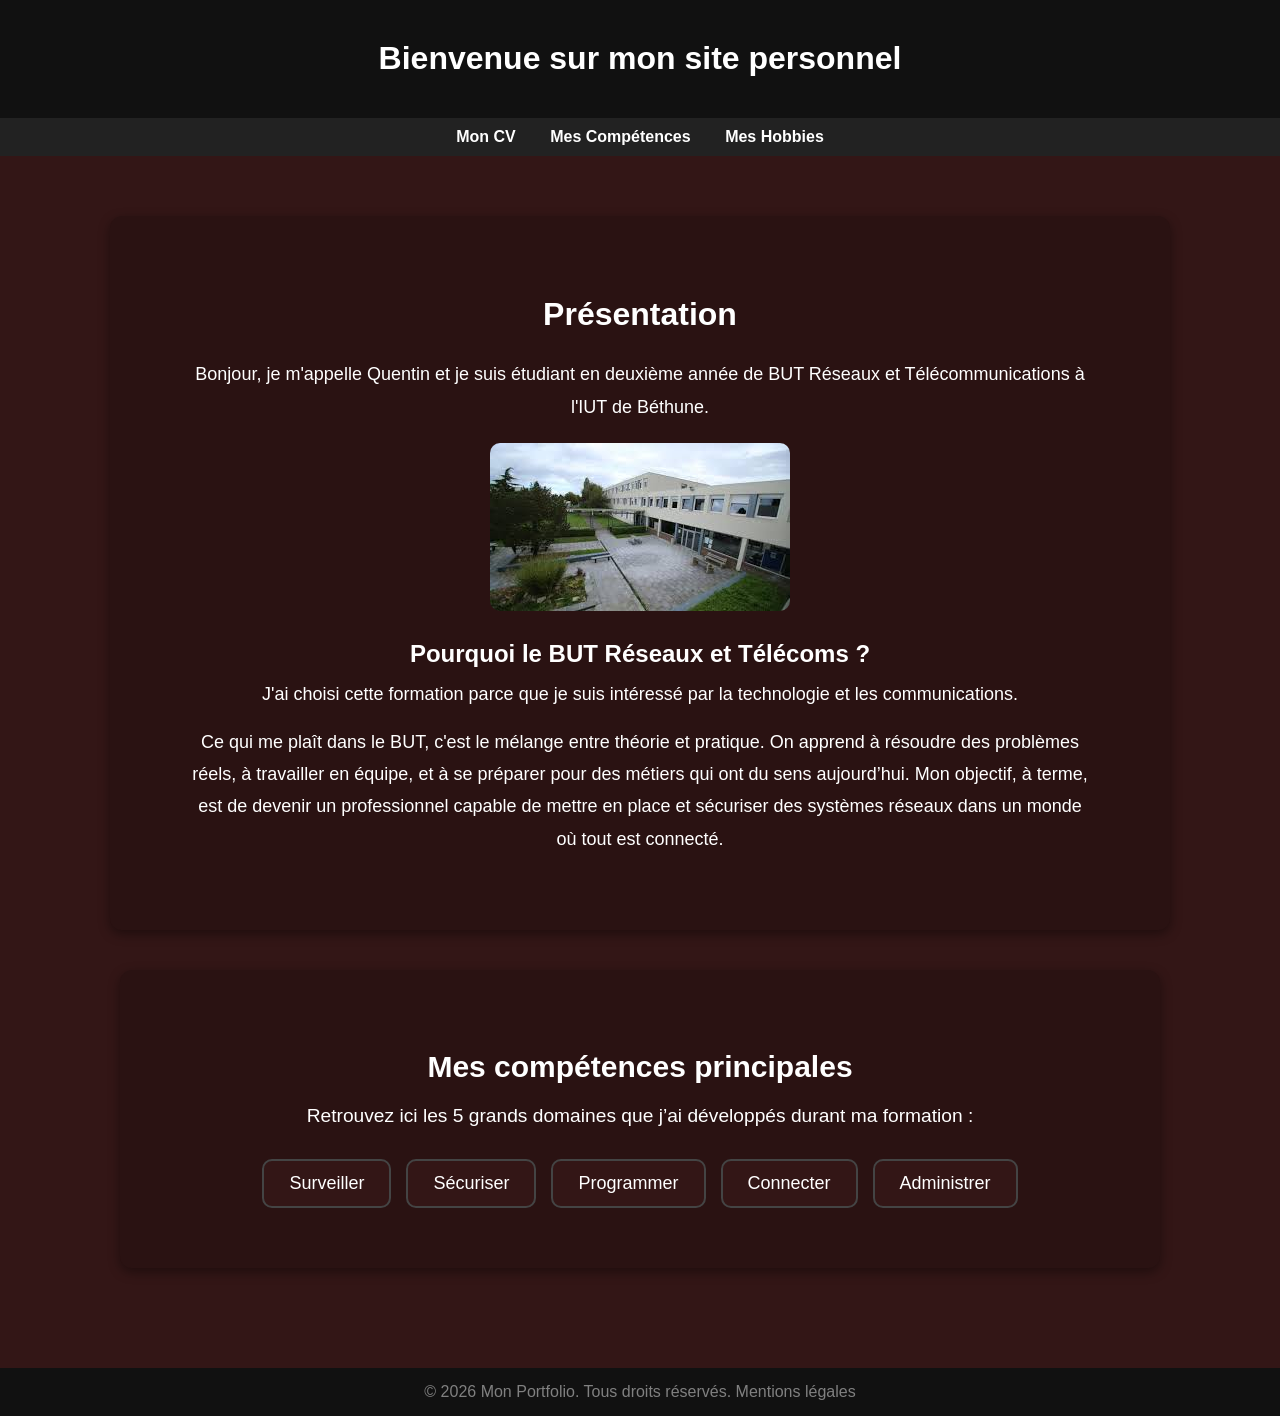
==== index.html @ 17c9b524 "Ajout de tout le portfolio" ====
<!DOCTYPE html>
<html lang="fr">
<head>
    <meta charset="UTF-8">
    <meta name="viewport" content="width=device-width, initial-scale=1.0">
    <meta http-equiv="X-UA-Compatible" content="ie=edge">
    <title>Mon Portfolio</title>
    <link rel="stylesheet" href="styles.css">
</head>
<body>

   <header>
        <h1>Bienvenue sur mon site personnel</h1>
    </header>

    <nav>
        <a href="cv.html">Mon CV</a>
        <a href="competences.html">Mes Compétences</a>
        <a href="hobbies.html">Mes Hobbies</a>
    </nav>

    <div class="container">

        <section id="presentation">
            <h2>Présentation</h2>

            <p class="welcome">
                Bonjour, je m'appelle Quentin et je suis étudiant en deuxième année 
                de BUT Réseaux et Télécommunications à l'IUT de Béthune.
            </p>

            <div class="image-container">
                <img src="images/iut-bethune.jpg" 
                     alt="IUT de Béthune" 
                     class="responsive-image">
            </div>

            <h3>Pourquoi le BUT Réseaux et Télécoms ?</h3>

            <p>
                J'ai choisi cette formation parce que je suis intéressé par 
                la technologie et les communications.
            </p>

            <p>
                Ce qui me plaît dans le BUT, c'est le mélange entre théorie et pratique.
                On apprend à résoudre des problèmes réels, à travailler en équipe, et à se 
                préparer pour des métiers qui ont du sens aujourd’hui. Mon objectif, à terme, 
                est de devenir un professionnel capable de mettre en place et sécuriser des 
                systèmes réseaux dans un monde où tout est connecté.
            </p>
        </section>

        <section id="competences-buttons">
            <h2>Mes compétences principales</h2>

            <p>Retrouvez ici les 5 grands domaines que j’ai développés durant ma formation :</p>

            <div class="skills-buttons">
                <a class="skill-btn" href="competences.html#surveiller">Surveiller</a>
                <a class="skill-btn" href="competences.html#securiser">Sécuriser</a>
                <a class="skill-btn" href="competences.html#programmer">Programmer</a>
                <a class="skill-btn" href="competences.html#connecter">Connecter</a>
                <a class="skill-btn" href="competences.html#administrer">Administrer</a>
            </div>
        </section>

    </div>

    <footer>
        <p> &copy; 2026 Mon Portfolio. Tous droits réservés. <a href="mentions.html">Mentions légales</a></p>
    </footer>

</body>
</html>
---- styles.css ----
/* ==========================================================
   STYLES GÉNÉRAUX
   ========================================================== */
   body {
    background-color: #331616; /* Fond rouge sombre */
    color: white;              
    font-family: Arial, sans-serif; 
    margin: 0;                  
    padding: 0;                 
    text-align: center;         
}

h1, h2, h3, h4, h5 {
    color: white;               
    text-align: center;         
    margin-top: 20px;           
}

/* ==========================================================
   FOOTER
   ========================================================== */
footer {
    background-color: #111111;  
    padding: 10px 0;            
    text-align: center;          
    width: 100%;                 
}

footer p {
    color: gray;                 
    margin: 5px 0;               
}

footer a {
    color: gray;                 
    text-decoration: none;       
}

footer a:hover {
    color: white;                
    text-decoration: underline;  
}

/* ==========================================================
   HEADER ET NAVIGATION
   ========================================================== */
header {
    background-color: #111111;   
    padding: 20px 0;             
    text-align: center;          
}

nav {
    background-color: #222222;   
    padding: 10px 0;             
    text-align: center;          
}

nav a {
    color: white;                
    text-decoration: none;       
    margin: 0 15px;              
    font-weight: bold;           
    transition: color 0.3s ease; 
}

nav a:hover {
    color: gray;                 
}

/* ==========================================================
   CONTENEUR PRINCIPAL
   ========================================================== */
.container {
    padding: 20px;               
    margin: 0 auto;              
    max-width: 1200px;           
}

/* ==========================================================
   IMAGE
   ========================================================== */
.image-container {
    text-align: center;          
    margin: 20px 0;              
}

.image-container img {
    max-width: 100%;             
    height: auto;                
    border-radius: 10px;         
}

/* ==========================================================
   SECTIONS GÉNÉRALES
   ========================================================== */
section:not(.cv-section) {
    background-color: #2a1212;   
    border-radius: 12px;         
    box-shadow: 0 4px 12px rgba(0,0,0,0.4); 
    padding: 60px 30px;          
    max-width: 1000px;           
    margin: 40px auto;           
}

section h2 {
    font-size: 32px;             
    margin-bottom: 25px;         
}

section h3 {
    font-size: 24px;             
    margin-top: 25px;            
    margin-bottom: 10px;         
}

section:not(.cv-section) p {
    font-size: 18px;             
    line-height: 1.8;            
    max-width: 900px;            
    margin: 0 auto 15px auto;    
    text-align: center;          
}

/* ==========================================================
   BLOC COMPÉTENCES (boutons)
   ========================================================== */
section#competences-buttons {
    text-align: center;          
    padding: 60px 20px;          
    margin-bottom: 80px;         
    background-color: #2a1212;   
    border-radius: 12px;         
    box-shadow: 0 4px 12px rgba(0,0,0,0.4); 
    max-width: 1000px;           
    margin-left: auto;            
    margin-right: auto;           
}

section#competences-buttons h2 {
    font-size: 30px;             
    margin-bottom: 15px;         
}

section#competences-buttons p {
    font-size: 1.2em;            
    margin-bottom: 25px;         
}

.skills-buttons {
    display: flex;               
    flex-wrap: wrap;             
    justify-content: center;     
    gap: 15px;                   
}

.skill-btn {
    background-color: #331616;   
    color: white;                
    padding: 12px 25px;          
    border-radius: 10px;         
    border: 2px solid #444444;   
    text-decoration: none;       
    font-size: 18px;             
    transition: 0.3s ease;       
}

.skill-btn:hover {
    background-color: #4a1f1f;   
    border-color: #ffffff;        
    transform: translateY(-3px);  
}

/* ==========================================================
   TABLEAUX (CV et Hobbies)
   ========================================================== */
table {
    width: 90%;                  
    margin: 25px auto;           
    border-collapse: separate;   
    border-spacing: 0;           
    border-radius: 12px;         
    overflow: hidden;            
    box-shadow: 0 6px 15px rgba(0,0,0,0.4); 
    background-color: #2a1212;   
}

th {
    background-color: #4a1f1f;   
    color: white;                
    font-size: 18px;             
    padding: 15px 20px;          
    text-align: left;            
}

td {
    background-color: #331616;   
    color: white;                
    font-size: 16px;             
    padding: 15px 20px;          
    text-align: left;            
}

tr:nth-child(even) td {
    background-color: #2d1a1a;   
}

tr:hover td {
    background-color: #4a1f1f;   
    cursor: pointer;             
}

table a {
    color: #ffd700;              
    text-decoration: none;       
    transition: 0.3s ease;       
}

table a:hover {
    text-decoration: underline;  
}

/* ==========================================================
   ACCORDÉONS PRINCIPAUX
   ========================================================== */
details.accordion-item {
    background-color: #2a1212;   
    border: 2px solid #444444;   
    border-radius: 10px;         
    margin: 20px auto;           
    padding: 0;                  
    max-width: 900px;            
    transition: 0.3s ease;       
}

details.accordion-item summary.accordion-title {
    padding: 15px 25px;          
    font-size: 24px;             
    font-weight: bold;           
    color: white;                
    cursor: pointer;             
    list-style: none;            
    outline: none;               
    user-select: none;           
    background-color: #331616;   
    border-bottom: 1px solid #444444; 
    transition: 0.3s ease;       
}

details.accordion-item summary.accordion-title:hover {
    background-color: #4a1f1f;   
}

details.accordion-item summary::-webkit-details-marker {
    display: none;               
}

details.accordion-item .accordion-content {
    padding: 15px 25px;          
    background-color: #1a0d0d;   
    border-left: none;           
    color: white;                
    font-size: 18px;             
    line-height: 1.6;            
}

/* ==========================================================
   BLOC CV
   ========================================================== */
.cv-section {
    background-color: #222222;   
    padding: 20px 25px;          
    margin-bottom: 25px;         
    border-radius: 10px;         
    box-shadow: 0 4px 8px rgba(0, 0, 0, 0.4); 
    text-align: left;            
    border: 1px solid #444444;  
}

.cv-section h2 {
    font-size: 26px;             
    margin-bottom: 15px;         
    padding-bottom: 5px;         
    border-bottom: 1px solid #444444; 
}

.cv-section p, .cv-section li {
    font-size: 18px;             
    line-height: 1.6;            
    margin: 8px 0;               
    text-align: left;            
}

/* ==========================================================
   SOUS-MENUS / SOUS-ACCORDÉONS (AC22)
   ========================================================== */
details.accordion-subitem {
    background-color: #1f0f0f;          /* Fond légèrement plus sombre */
    border: 1px solid #444444;          /* Bordure gris clair */
    border-radius: 8px;                  
    margin: 15px 0 15px 30px;           /* Décalage à gauche pour hiérarchie */
    max-width: 95%;                      
    transition: 0.3s ease;               
}

details.accordion-subitem summary.accordion-subtitle {
    padding: 12px 20px;                  
    font-size: 18px;                     
    font-weight: bold;                   
    text-align: left;                    
    color: #ffd700;                       /* Texte doré pour les sous-menus */
    cursor: pointer;                     
    list-style: none;                    
    background-color: #2d1414;           
    border-radius: 8px;                   
    transition: 0.3s ease;               
}

details.accordion-subitem summary::-webkit-details-marker {
    display: none;                       
}

details.accordion-subitem summary.accordion-subtitle:hover {
    background-color: #4a1f1f;           
    transform: translateX(5px);           /* Petit décalage au survol */
}

details.accordion-subitem .accordion-content {
    background-color: #140808;           
    padding: 20px;                        
    text-align: left;                     
    font-size: 17px;                      
    line-height: 1.7;                     
    border-radius: 0 0 8px 8px;           
}

details.accordion-subitem[open] {
    border-color: #ffd700;                
    box-shadow: 0 0 10px rgba(255,215,0,0.2); 
}

/* ==========================================================
   RESPONSIVE
   ========================================================== */
@media screen and (max-width: 768px) {

    nav a {
        display: block;
        margin: 10px 0;
    }

    details.accordion-item,
    details.accordion-subitem {
        margin: 15px 10px;
    }

    details.accordion-item summary.accordion-title {
        font-size: 20px;
    }

    details.accordion-subitem summary.accordion-subtitle {
        font-size: 16px;
    }

    details.accordion-subitem .accordion-content {
        font-size: 15px;
    }

    .cv-section {
        padding: 15px 15px;
    }

    .cv-section h2 {
        font-size: 22px;
    }

    .cv-section p, .cv-section li {
        font-size: 16px;
    }

    section#presentation {
        padding: 60px 15px;
        margin-bottom: 80px;
    }

    section#competences-buttons {
        padding: 50px 15px;
        margin-bottom: 60px;
    }

    section {
        padding: 40px 15px;
    }

    section h2 {
        font-size: 28px;
    }

    section h3 {
        font-size: 20px;
    }

    section:not(.cv-section) p {
        font-size: 16px;
    }

    table {
        width: 100%;
    }

    th, td {
        font-size: 14px;
        padding: 10px 15px;
    }
}
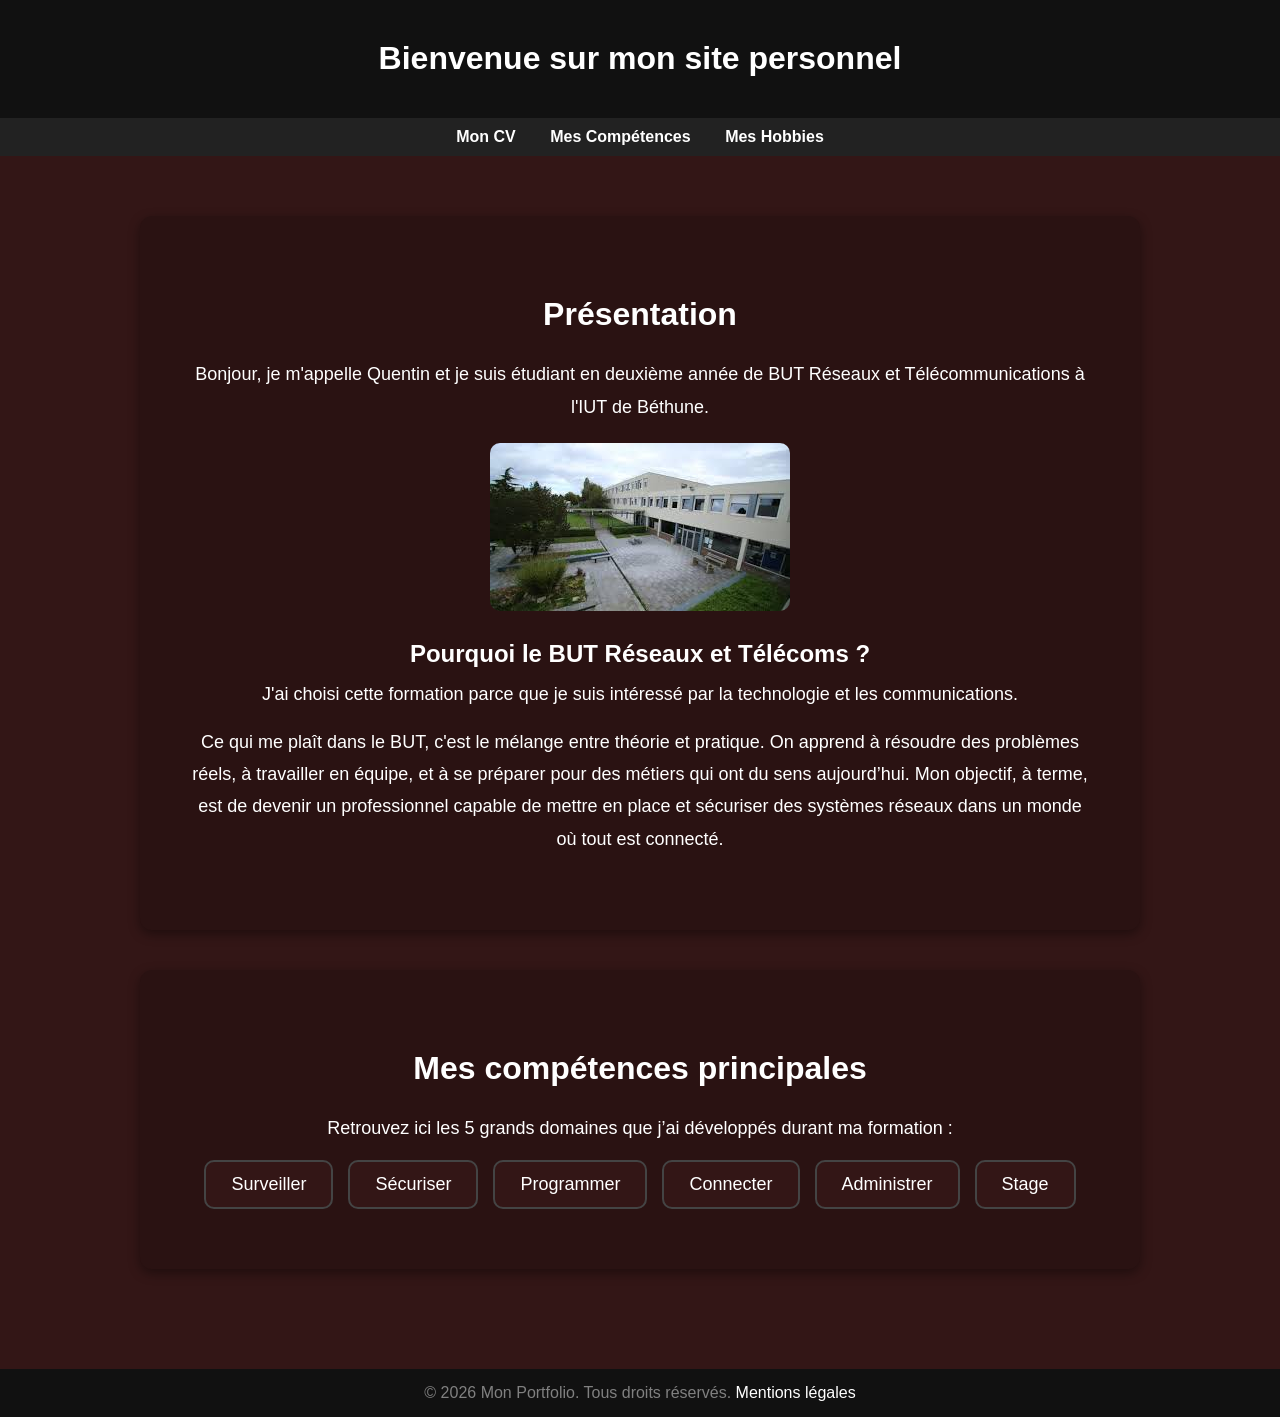
==== commit e1e8a35d: "Modification competences" ====
--- a/index.html
+++ b/index.html
@@ -62,6 +62,7 @@
                 <a class="skill-btn" href="competences.html#programmer">Programmer</a>
                 <a class="skill-btn" href="competences.html#connecter">Connecter</a>
                 <a class="skill-btn" href="competences.html#administrer">Administrer</a>
+                <a class="skill-btn" href="competences.html#stage">Stage</a>
             </div>
         </section>
 
--- a/styles.css
+++ b/styles.css
@@ -1,415 +1,348 @@
 /* ==========================================================
-   STYLES GÉNÉRAUX
-   ========================================================== */
-   body {
-    background-color: #331616; /* Fond rouge sombre */
-    color: white;              
-    font-family: Arial, sans-serif; 
-    margin: 0;                  
-    padding: 0;                 
-    text-align: center;         
-}
-
+   1. SÉCURITÉ, DÉBORDEMENT ET LIENS GLOBAUX
+   ========================================================== */
+
+/* Applique la boîte de dimensionnement à tout et empêche de dépasser */
+* {
+    box-sizing: border-box;
+    max-width: 100%;
+}
+
+/* Empêche le balancement horizontal sur smartphone */
+body {
+    overflow-x: hidden;
+    background-color: #331616;
+    color: white;
+    font-family: Arial, sans-serif;
+    margin: 0;
+    padding: 0;
+    text-align: center;
+}
+
+/* MODIFICATION : Liens blancs par défaut, Jaune au survol uniquement */
+a, a:visited {
+    color: white !important; /* Couleur normale du texte */
+    text-decoration: underline; /* Garder le soulignement pour savoir que c'est un lien */
+    transition: color 0.3s ease;
+}
+
+a:hover {
+    color: #ffd700 !important; /* Devient jaune au survol */
+    text-decoration: underline;
+}
+
+/* Texte et paragraphes */
+p {
+    overflow-wrap: break-word;
+    word-wrap: break-word;
+    hyphens: auto;
+}
+
+/* Médias responsives */
+img, table, iframe {
+    max-width: 100%;
+    height: auto;
+}
+
+/* ==========================================================
+   2. TYPOGRAPHIE ET TITRES
+   ========================================================== */
 h1, h2, h3, h4, h5 {
-    color: white;               
-    text-align: center;         
-    margin-top: 20px;           
-}
-
-/* ==========================================================
-   FOOTER
-   ========================================================== */
+    color: white;
+    text-align: center;
+    margin-top: 20px;
+}
+
+/* ==========================================================
+   3. HEADER, NAV ET FOOTER
+   ========================================================== */
+header {
+    background-color: #111111;
+    padding: 20px 0;
+    text-align: center;
+}
+
+nav {
+    background-color: #222222;
+    padding: 10px 0;
+    text-align: center;
+}
+
+nav a, nav a:visited {
+    color: white !important;
+    text-decoration: none;
+    margin: 0 15px;
+    font-weight: bold;
+}
+
+nav a:hover {
+    color: #ffd700 !important;
+}
+
 footer {
-    background-color: #111111;  
-    padding: 10px 0;            
-    text-align: center;          
-    width: 100%;                 
+    background-color: #111111;
+    padding: 10px 0;
+    text-align: center;
+    width: 100%;
 }
 
 footer p {
-    color: gray;                 
-    margin: 5px 0;               
-}
-
-footer a {
-    color: gray;                 
-    text-decoration: none;       
+    color: gray;
+    margin: 5px 0;
+}
+
+footer a, footer a:visited {
+    color: white !important;
+    text-decoration: none;
 }
 
 footer a:hover {
-    color: white;                
-    text-decoration: underline;  
-}
-
-/* ==========================================================
-   HEADER ET NAVIGATION
-   ========================================================== */
-header {
-    background-color: #111111;   
-    padding: 20px 0;             
-    text-align: center;          
-}
-
-nav {
-    background-color: #222222;   
-    padding: 10px 0;             
-    text-align: center;          
-}
-
-nav a {
-    color: white;                
-    text-decoration: none;       
-    margin: 0 15px;              
-    font-weight: bold;           
-    transition: color 0.3s ease; 
-}
-
-nav a:hover {
-    color: gray;                 
-}
-
-/* ==========================================================
-   CONTENEUR PRINCIPAL
+    color: #ffd700 !important;
+    text-decoration: underline;
+}
+
+/* ==========================================================
+   4. CONTENEUR ET SECTIONS
    ========================================================== */
 .container {
-    padding: 20px;               
-    margin: 0 auto;              
-    max-width: 1200px;           
-}
-
-/* ==========================================================
-   IMAGE
-   ========================================================== */
+    padding: 20px;
+    margin: 0 auto;
+    max-width: 1200px;
+}
+
 .image-container {
-    text-align: center;          
-    margin: 20px 0;              
+    text-align: center;
+    margin: 20px 0;
 }
 
 .image-container img {
-    max-width: 100%;             
-    height: auto;                
-    border-radius: 10px;         
-}
-
-/* ==========================================================
-   SECTIONS GÉNÉRALES
-   ========================================================== */
+    border-radius: 10px;
+}
+
 section:not(.cv-section) {
-    background-color: #2a1212;   
-    border-radius: 12px;         
-    box-shadow: 0 4px 12px rgba(0,0,0,0.4); 
-    padding: 60px 30px;          
-    max-width: 1000px;           
-    margin: 40px auto;           
+    background-color: #2a1212;
+    border-radius: 12px;
+    box-shadow: 0 4px 12px rgba(0,0,0,0.4);
+    padding: 60px 30px;
+    max-width: 1000px;
+    margin: 40px auto;
 }
 
 section h2 {
-    font-size: 32px;             
-    margin-bottom: 25px;         
+    font-size: 32px;
+    margin-bottom: 25px;
 }
 
 section h3 {
-    font-size: 24px;             
-    margin-top: 25px;            
-    margin-bottom: 10px;         
+    font-size: 24px;
+    margin-top: 25px;
+    margin-bottom: 10px;
 }
 
 section:not(.cv-section) p {
-    font-size: 18px;             
-    line-height: 1.8;            
-    max-width: 900px;            
-    margin: 0 auto 15px auto;    
-    text-align: center;          
-}
-
-/* ==========================================================
-   BLOC COMPÉTENCES (boutons)
+    font-size: 18px;
+    line-height: 1.8;
+    max-width: 900px;
+    margin: 0 auto 15px auto;
+    text-align: center;
+}
+
+/* ==========================================================
+   5. BOUTONS DE COMPÉTENCES
    ========================================================== */
 section#competences-buttons {
-    text-align: center;          
-    padding: 60px 20px;          
-    margin-bottom: 80px;         
-    background-color: #2a1212;   
-    border-radius: 12px;         
-    box-shadow: 0 4px 12px rgba(0,0,0,0.4); 
-    max-width: 1000px;           
-    margin-left: auto;            
-    margin-right: auto;           
-}
-
-section#competences-buttons h2 {
-    font-size: 30px;             
-    margin-bottom: 15px;         
-}
-
-section#competences-buttons p {
-    font-size: 1.2em;            
-    margin-bottom: 25px;         
+    text-align: center;
+    padding: 60px 20px;
+    background-color: #2a1212;
+    border-radius: 12px;
+    box-shadow: 0 4px 12px rgba(0,0,0,0.4);
+    max-width: 1000px;
+    margin: 40px auto 80px auto;
 }
 
 .skills-buttons {
-    display: flex;               
-    flex-wrap: wrap;             
-    justify-content: center;     
-    gap: 15px;                   
+    display: flex;
+    flex-wrap: wrap;
+    justify-content: center;
+    gap: 15px;
 }
 
 .skill-btn {
-    background-color: #331616;   
-    color: white;                
-    padding: 12px 25px;          
-    border-radius: 10px;         
-    border: 2px solid #444444;   
-    text-decoration: none;       
-    font-size: 18px;             
-    transition: 0.3s ease;       
+    background-color: #331616;
+    color: white !important;
+    padding: 12px 25px;
+    border-radius: 10px;
+    border: 2px solid #444444;
+    text-decoration: none;
+    font-size: 18px;
+    transition: 0.3s ease;
 }
 
 .skill-btn:hover {
-    background-color: #4a1f1f;   
-    border-color: #ffffff;        
-    transform: translateY(-3px);  
-}
-
-/* ==========================================================
-   TABLEAUX (CV et Hobbies)
+    background-color: #4a1f1f;
+    border-color: #ffd700;
+    color: #ffd700 !important;
+    transform: translateY(-3px);
+}
+
+/* ==========================================================
+   6. TABLEAUX (CV ET HOBBIES)
    ========================================================== */
 table {
-    width: 90%;                  
-    margin: 25px auto;           
-    border-collapse: separate;   
-    border-spacing: 0;           
-    border-radius: 12px;         
-    overflow: hidden;            
-    box-shadow: 0 6px 15px rgba(0,0,0,0.4); 
-    background-color: #2a1212;   
+    width: 90%;
+    margin: 25px auto;
+    border-collapse: separate;
+    border-spacing: 0;
+    border-radius: 12px;
+    overflow: hidden;
+    box-shadow: 0 6px 15px rgba(0,0,0,0.4);
+    background-color: #2a1212;
 }
 
 th {
-    background-color: #4a1f1f;   
-    color: white;                
-    font-size: 18px;             
-    padding: 15px 20px;          
-    text-align: left;            
+    background-color: #4a1f1f;
+    color: white;
+    font-size: 18px;
+    padding: 15px 20px;
+    text-align: left;
 }
 
 td {
-    background-color: #331616;   
-    color: white;                
-    font-size: 16px;             
-    padding: 15px 20px;          
-    text-align: left;            
+    background-color: #331616;
+    color: white;
+    font-size: 16px;
+    padding: 15px 20px;
+    text-align: left;
 }
 
 tr:nth-child(even) td {
-    background-color: #2d1a1a;   
+    background-color: #2d1a1a;
 }
 
 tr:hover td {
-    background-color: #4a1f1f;   
-    cursor: pointer;             
-}
-
-table a {
-    color: #ffd700;              
-    text-decoration: none;       
-    transition: 0.3s ease;       
+    background-color: #4a1f1f;
+    cursor: pointer;
+}
+
+table a, table a:visited {
+    color: white !important;
+    text-decoration: underline;
 }
 
 table a:hover {
-    text-decoration: underline;  
-}
-
-/* ==========================================================
-   ACCORDÉONS PRINCIPAUX
+    color: #ffd700 !important;
+}
+
+/* ==========================================================
+   7. BLOCS DE CODE (LINUX / CISCO)
+   ========================================================== */
+pre {
+    background-color: #000;
+    color: #fff;
+    padding: 15px;
+    border-radius: 5px;
+    overflow-x: auto; 
+    -webkit-overflow-scrolling: touch;
+    white-space: pre;
+    word-wrap: normal;
+    text-align: left;
+    border-left: 3px solid #444;
+}
+
+pre code {
+    display: block;
+    min-width: max-content;
+}
+
+/* ==========================================================
+   8. ACCORDÉONS (PRINCIPAUX ET SOUS-ITEMS)
    ========================================================== */
 details.accordion-item {
-    background-color: #2a1212;   
-    border: 2px solid #444444;   
-    border-radius: 10px;         
-    margin: 20px auto;           
-    padding: 0;                  
-    max-width: 900px;            
-    transition: 0.3s ease;       
-}
-
-details.accordion-item summary.accordion-title {
-    padding: 15px 25px;          
-    font-size: 24px;             
-    font-weight: bold;           
-    color: white;                
-    cursor: pointer;             
-    list-style: none;            
-    outline: none;               
-    user-select: none;           
-    background-color: #331616;   
-    border-bottom: 1px solid #444444; 
-    transition: 0.3s ease;       
-}
-
-details.accordion-item summary.accordion-title:hover {
-    background-color: #4a1f1f;   
-}
-
-details.accordion-item summary::-webkit-details-marker {
-    display: none;               
-}
-
-details.accordion-item .accordion-content {
-    padding: 15px 25px;          
-    background-color: #1a0d0d;   
-    border-left: none;           
-    color: white;                
-    font-size: 18px;             
-    line-height: 1.6;            
-}
-
-/* ==========================================================
-   BLOC CV
+    background-color: #2a1212;
+    border: 2px solid #444444;
+    border-radius: 10px;
+    margin: 20px auto;
+    max-width: 900px;
+}
+
+summary.accordion-title {
+    padding: 15px 25px;
+    font-size: 24px;
+    font-weight: bold;
+    cursor: pointer;
+    background-color: #331616;
+    list-style: none;
+}
+
+details.accordion-subitem {
+    background-color: #1f0f0f;
+    border: 1px solid #444444;
+    border-radius: 8px;
+    margin: 15px 0 15px 30px;
+    max-width: 95%;
+}
+
+summary.accordion-subtitle {
+    padding: 12px 20px;
+    font-size: 18px;
+    color: white;
+    cursor: pointer;
+    list-style: none;
+    text-align: left;
+    background-color: #2d1414;
+}
+
+summary.accordion-subtitle:hover {
+    color: #ffd700;
+}
+
+details.accordion-subitem[open] {
+    border-color: #ffd700;
+}
+
+.accordion-content {
+    padding: 20px;
+    text-align: left;
+}
+
+/* ==========================================================
+   9. BLOC CV SPÉCIFIQUE
    ========================================================== */
 .cv-section {
-    background-color: #222222;   
-    padding: 20px 25px;          
-    margin-bottom: 25px;         
-    border-radius: 10px;         
-    box-shadow: 0 4px 8px rgba(0, 0, 0, 0.4); 
-    text-align: left;            
-    border: 1px solid #444444;  
+    background-color: #222222;
+    padding: 20px 25px;
+    margin-bottom: 25px;
+    border-radius: 10px;
+    text-align: left;
+    border: 1px solid #444444;
 }
 
 .cv-section h2 {
-    font-size: 26px;             
-    margin-bottom: 15px;         
-    padding-bottom: 5px;         
-    border-bottom: 1px solid #444444; 
-}
-
-.cv-section p, .cv-section li {
-    font-size: 18px;             
-    line-height: 1.6;            
-    margin: 8px 0;               
-    text-align: left;            
-}
-
-/* ==========================================================
-   SOUS-MENUS / SOUS-ACCORDÉONS (AC22)
-   ========================================================== */
-details.accordion-subitem {
-    background-color: #1f0f0f;          /* Fond légèrement plus sombre */
-    border: 1px solid #444444;          /* Bordure gris clair */
-    border-radius: 8px;                  
-    margin: 15px 0 15px 30px;           /* Décalage à gauche pour hiérarchie */
-    max-width: 95%;                      
-    transition: 0.3s ease;               
-}
-
-details.accordion-subitem summary.accordion-subtitle {
-    padding: 12px 20px;                  
-    font-size: 18px;                     
-    font-weight: bold;                   
-    text-align: left;                    
-    color: #ffd700;                       /* Texte doré pour les sous-menus */
-    cursor: pointer;                     
-    list-style: none;                    
-    background-color: #2d1414;           
-    border-radius: 8px;                   
-    transition: 0.3s ease;               
-}
-
-details.accordion-subitem summary::-webkit-details-marker {
-    display: none;                       
-}
-
-details.accordion-subitem summary.accordion-subtitle:hover {
-    background-color: #4a1f1f;           
-    transform: translateX(5px);           /* Petit décalage au survol */
-}
-
-details.accordion-subitem .accordion-content {
-    background-color: #140808;           
-    padding: 20px;                        
-    text-align: left;                     
-    font-size: 17px;                      
-    line-height: 1.7;                     
-    border-radius: 0 0 8px 8px;           
-}
-
-details.accordion-subitem[open] {
-    border-color: #ffd700;                
-    box-shadow: 0 0 10px rgba(255,215,0,0.2); 
-}
-
-/* ==========================================================
-   RESPONSIVE
+    font-size: 26px;
+    border-bottom: 1px solid #444444;
+}
+
+/* ==========================================================
+   10. RESPONSIVE (MEDIA QUERIES)
    ========================================================== */
 @media screen and (max-width: 768px) {
-
     nav a {
         display: block;
         margin: 10px 0;
     }
-
-    details.accordion-item,
-    details.accordion-subitem {
-        margin: 15px 10px;
-    }
-
-    details.accordion-item summary.accordion-title {
-        font-size: 20px;
-    }
-
-    details.accordion-subitem summary.accordion-subtitle {
-        font-size: 16px;
-    }
-
-    details.accordion-subitem .accordion-content {
-        font-size: 15px;
-    }
-
-    .cv-section {
-        padding: 15px 15px;
-    }
-
-    .cv-section h2 {
-        font-size: 22px;
-    }
-
-    .cv-section p, .cv-section li {
-        font-size: 16px;
-    }
-
-    section#presentation {
-        padding: 60px 15px;
-        margin-bottom: 80px;
-    }
-
-    section#competences-buttons {
-        padding: 50px 15px;
-        margin-bottom: 60px;
-    }
-
-    section {
-        padding: 40px 15px;
-    }
-
-    section h2 {
-        font-size: 28px;
-    }
-
-    section h3 {
-        font-size: 20px;
-    }
-
-    section:not(.cv-section) p {
-        font-size: 16px;
-    }
-
-    table {
-        width: 100%;
-    }
-
-    th, td {
-        font-size: 14px;
-        padding: 10px 15px;
-    }
+    .container { padding: 10px; }
+    section:not(.cv-section) { padding: 40px 15px; margin: 20px 10px; }
+    section h2 { font-size: 28px; }
+    section h3 { font-size: 20px; }
+    pre { font-size: 12px; }
+    details.accordion-item, details.accordion-subitem { margin: 15px 5px; }
+    details.accordion-subitem { margin-left: 10px; }
+    summary.accordion-title { font-size: 20px; }
+    table { width: 100%; }
+    th, td { font-size: 14px; padding: 10px 8px; }
+}
+
+@media (max-width: 480px) {
+    section h2 { font-size: 24px; }
+    .skill-btn { padding: 10px 15px; font-size: 16px; }
 }
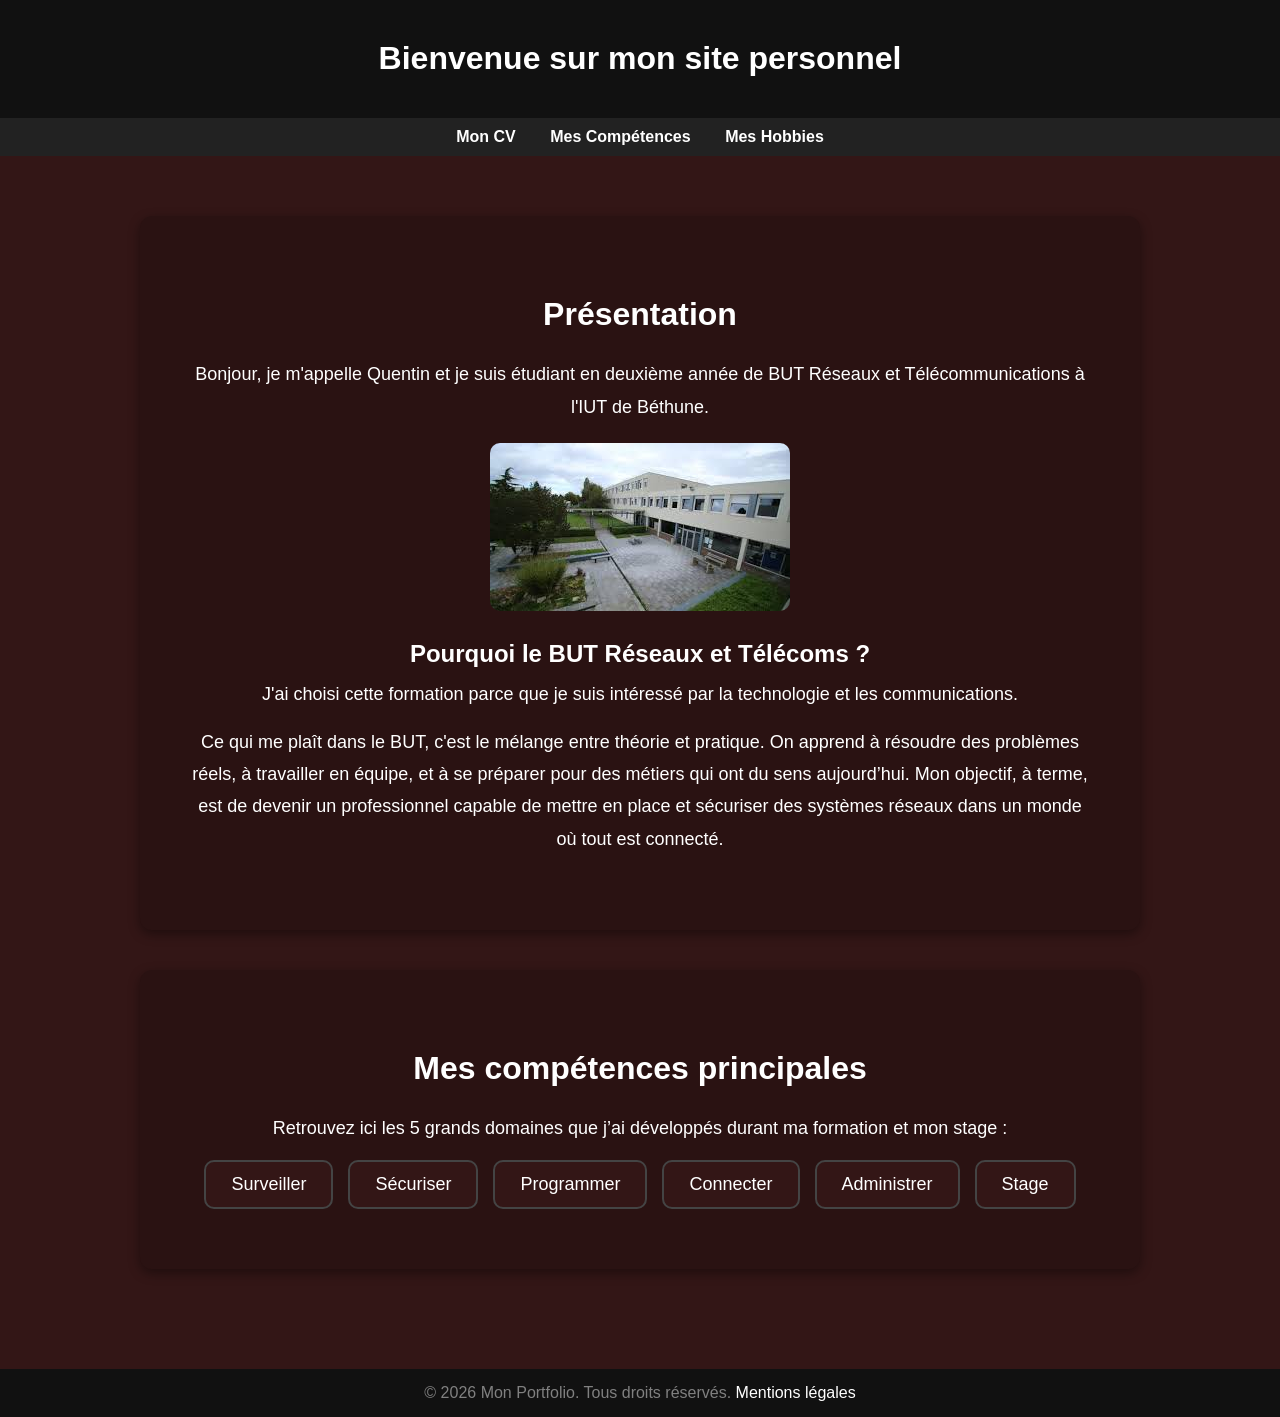
==== commit 6500516b: "Modification competences" ====
--- a/index.html
+++ b/index.html
@@ -54,7 +54,7 @@
         <section id="competences-buttons">
             <h2>Mes compétences principales</h2>
 
-            <p>Retrouvez ici les 5 grands domaines que j’ai développés durant ma formation :</p>
+            <p>Retrouvez ici les 5 grands domaines que j’ai développés durant ma formation et mon stage :</p>
 
             <div class="skills-buttons">
                 <a class="skill-btn" href="competences.html#surveiller">Surveiller</a>
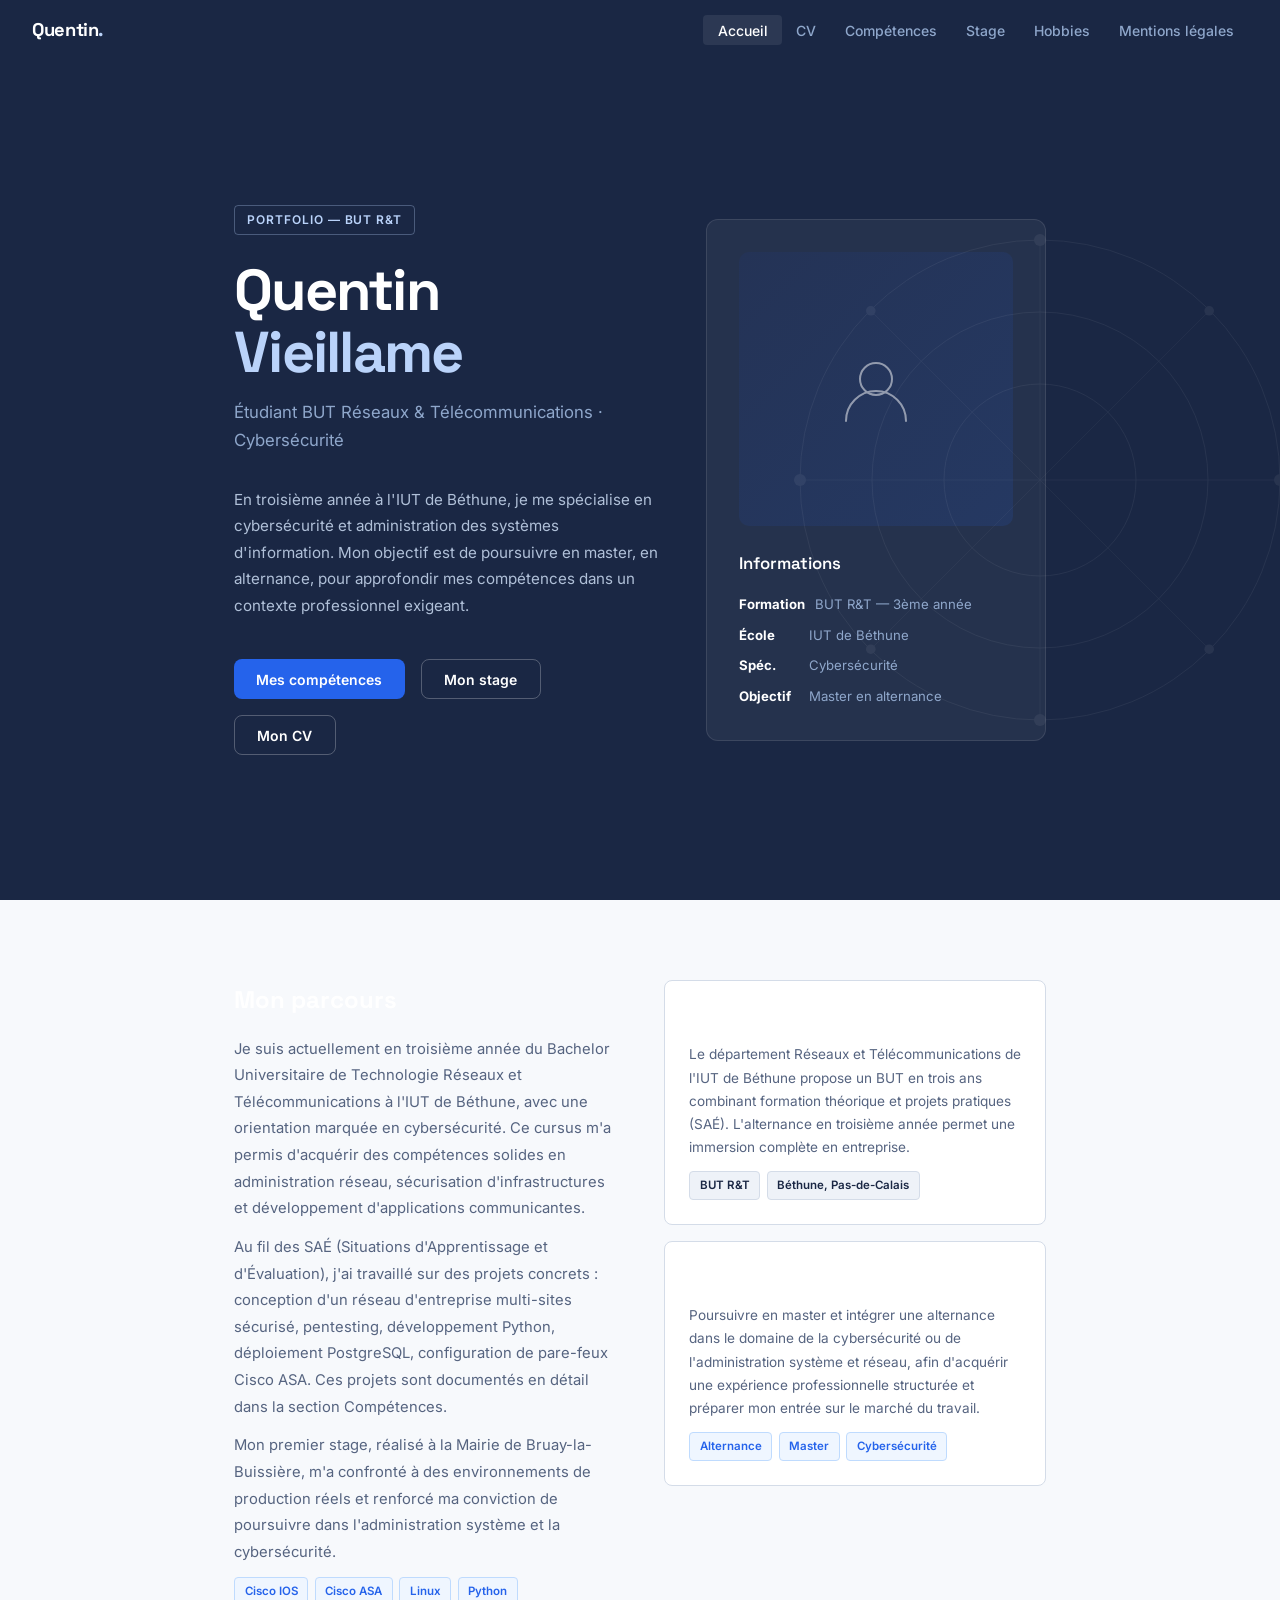
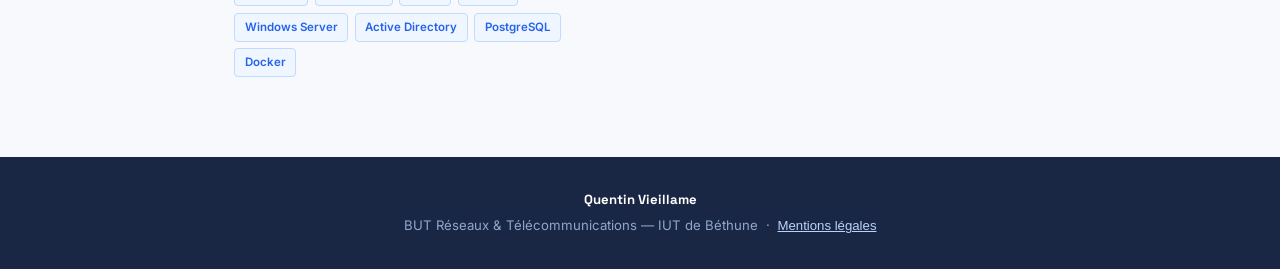
==== commit 283d9021: "modification du code pour le fichier hobbies" ====
--- a/index.html
+++ b/index.html
@@ -1,76 +1,927 @@
 <!DOCTYPE html>
 <html lang="fr">
 <head>
-    <meta charset="UTF-8">
-    <meta name="viewport" content="width=device-width, initial-scale=1.0">
-    <meta http-equiv="X-UA-Compatible" content="ie=edge">
-    <title>Mon Portfolio</title>
-    <link rel="stylesheet" href="styles.css">
+<meta charset="UTF-8">
+<meta name="viewport" content="width=device-width, initial-scale=1.0">
+<title>Quentin Vieillame — Portfolio</title>
+<link rel="preconnect" href="https://fonts.googleapis.com">
+<link rel="preconnect" href="https://fonts.gstatic.com" crossorigin>
+<link href="https://fonts.googleapis.com/css2?family=Space+Grotesk:wght@300;400;500;600;700&family=Inter:wght@300;400;500;600&display=swap" rel="stylesheet">
+<style>
+:root {
+  --navy:    #1A2744;
+  --navy2:   #243356;
+  --blue:    #2563EB;
+  --blue-lt: #3B82F6;
+  --sky:     #BAD3FA;
+  --white:   #FFFFFF;
+  --off:     #F7F9FC;
+  --off2:    #EEF2F8;
+  --text:    #1A2744;
+  --muted:   #566480;
+  --border:  #D4DCE8;
+  --radius:  8px;
+  --max:     860px;
+  --font-h:  'Space Grotesk', sans-serif;
+  --font-b:  'Inter', sans-serif;
+}
+*, *::before, *::after { box-sizing: border-box; margin: 0; padding: 0; }
+html { scroll-behavior: smooth; }
+body { font-family: var(--font-b); color: var(--text); background: var(--white); line-height: 1.65; font-size: 1rem; }
+
+/* ── NAV ─────────────────────────────────────────────────────────────────── */
+nav {
+  position: fixed; top: 0; left: 0; right: 0; z-index: 100;
+  background: var(--navy);
+  display: flex; align-items: center; justify-content: space-between;
+  padding: 0 2rem; height: 60px;
+}
+.nav-logo {
+  font-family: var(--font-h); font-weight: 700; font-size: 1.15rem;
+  color: var(--white); letter-spacing: -.02em; text-decoration: none;
+}
+.nav-logo span { color: var(--sky); }
+.nav-links { display: flex; gap: 0; }
+.nav-links button {
+  background: none; border: none; cursor: pointer;
+  font-family: var(--font-b); font-size: .875rem; font-weight: 500;
+  color: #8FA7CB; padding: .4rem .9rem; border-radius: 4px;
+  transition: color .15s, background .15s;
+}
+.nav-links button:hover, .nav-links button.active {
+  color: var(--white); background: rgba(255,255,255,.08);
+}
+.nav-burger { display: none; background: none; border: none; cursor: pointer; padding: .4rem; }
+.nav-burger span { display: block; width: 22px; height: 2px; background: var(--white); margin: 4px 0; border-radius: 2px; transition: .2s; }
+.nav-mobile { display: none; flex-direction: column; background: var(--navy2); padding: .5rem 1rem 1rem; }
+.nav-mobile button { background: none; border: none; cursor: pointer; font-family: var(--font-b); font-size: .9rem; font-weight: 500; color: #8FA7CB; padding: .6rem .5rem; text-align: left; width: 100%; border-radius: 4px; }
+.nav-mobile button:hover, .nav-mobile button.active { color: var(--white); background: rgba(255,255,255,.06); }
+.nav-mobile.open { display: flex; }
+
+/* ── SECTIONS ────────────────────────────────────────────────────────────── */
+.section { display: none; min-height: calc(100vh - 60px); padding-top: 60px; }
+.section.active { display: block; }
+.container { max-width: var(--max); margin: 0 auto; padding: 0 1.5rem; }
+
+/* ── ACCUEIL ─────────────────────────────────────────────────────────────── */
+#accueil {
+  background: var(--navy);
+  color: var(--white);
+  position: relative; overflow: hidden;
+}
+.hero-grid {
+  display: grid; grid-template-columns: 1fr 340px;
+  gap: 3rem; align-items: center;
+  min-height: calc(100vh - 60px); max-width: var(--max); margin: 0 auto; padding: 4rem 1.5rem;
+}
+.hero-bg {
+  position: absolute; inset: 0; pointer-events: none; overflow: hidden;
+}
+.hero-bg svg { position: absolute; right: -60px; top: 50%; transform: translateY(-50%); opacity: .06; width: 600px; }
+.hero-tag {
+  display: inline-block; font-size: .75rem; font-weight: 600; letter-spacing: .08em;
+  text-transform: uppercase; color: var(--sky); border: 1px solid rgba(186,211,250,.3);
+  padding: .25rem .75rem; border-radius: 4px; margin-bottom: 1.5rem;
+}
+.hero-name {
+  font-family: var(--font-h); font-size: clamp(2.4rem, 5vw, 3.6rem);
+  font-weight: 700; line-height: 1.08; letter-spacing: -.03em;
+  margin-bottom: 1rem;
+}
+.hero-name em { color: var(--sky); font-style: normal; }
+.hero-role { font-size: 1.05rem; color: #8FA7CB; margin-bottom: 2rem; font-weight: 400; }
+.hero-bio { font-size: .95rem; color: #B0C0D8; line-height: 1.75; max-width: 52ch; margin-bottom: 2.5rem; }
+.hero-cta { display: flex; gap: 1rem; flex-wrap: wrap; }
+.btn {
+  display: inline-flex; align-items: center; gap: .45rem;
+  font-family: var(--font-b); font-size: .875rem; font-weight: 600;
+  padding: .65rem 1.4rem; border-radius: var(--radius); cursor: pointer;
+  border: none; text-decoration: none; transition: .15s;
+}
+.btn-primary { background: var(--blue); color: var(--white); }
+.btn-primary:hover { background: var(--blue-lt); }
+.btn-outline { background: transparent; color: var(--white); border: 1.5px solid rgba(255,255,255,.25); }
+.btn-outline:hover { border-color: var(--sky); color: var(--sky); }
+.hero-card {
+  background: rgba(255,255,255,.05); border: 1px solid rgba(255,255,255,.1);
+  border-radius: 12px; padding: 2rem;
+}
+.hero-card-photo {
+  width: 100%; aspect-ratio: 1; border-radius: 10px; overflow: hidden; margin-bottom: 1.5rem;
+  background: linear-gradient(135deg, #243356 0%, #2563EB22 100%);
+  display: flex; align-items: center; justify-content: center;
+}
+.hero-card-photo svg { width: 80px; opacity: .5; }
+.hero-card h3 { font-family: var(--font-h); font-size: 1.05rem; font-weight: 600; margin-bottom: 1rem; color: var(--white); }
+.hero-card-info { list-style: none; display: flex; flex-direction: column; gap: .55rem; }
+.hero-card-info li { font-size: .825rem; color: #8FA7CB; display: flex; gap: .6rem; align-items: flex-start; }
+.hero-card-info li strong { color: var(--white); min-width: 60px; }
+
+.section-about { background: var(--off); padding: 5rem 0; }
+.about-grid { display: grid; grid-template-columns: 1fr 1fr; gap: 3rem; }
+.about-block h2 { font-family: var(--font-h); font-size: 1.5rem; font-weight: 700; margin-bottom: 1rem; }
+.about-block p { color: var(--muted); font-size: .925rem; line-height: 1.8; margin-bottom: .75rem; }
+.school-card { background: var(--white); border: 1px solid var(--border); border-radius: var(--radius); padding: 1.5rem; }
+.school-card h3 { font-family: var(--font-h); font-size: 1rem; font-weight: 600; margin-bottom: .75rem; }
+.school-card p { font-size: .85rem; color: var(--muted); line-height: 1.7; margin-bottom: .6rem; }
+.tag-row { display: flex; flex-wrap: wrap; gap: .4rem; margin-top: .75rem; }
+.tag { font-size: .72rem; font-weight: 600; padding: .25rem .6rem; border-radius: 4px; background: var(--off2); color: var(--navy); border: 1px solid var(--border); }
+.tag.blue { background: #EFF6FF; color: var(--blue); border-color: #BFDBFE; }
+
+/* ── COMPÉTENCES ─────────────────────────────────────────────────────────── */
+#competences { background: var(--white); }
+.comp-header { background: var(--navy); color: var(--white); padding: 4rem 0 3rem; }
+.comp-header .container { }
+.section-label { font-size: .72rem; font-weight: 600; letter-spacing: .1em; text-transform: uppercase; color: var(--sky); margin-bottom: .75rem; }
+.comp-header h2 { font-family: var(--font-h); font-size: 2rem; font-weight: 700; margin-bottom: .75rem; }
+.comp-header p { color: #8FA7CB; font-size: .925rem; max-width: 58ch; }
+.comp-body { padding: 3rem 0 5rem; }
+.bloc { margin-bottom: 2.5rem; }
+.bloc-title {
+  font-family: var(--font-h); font-size: .8rem; font-weight: 700;
+  letter-spacing: .06em; text-transform: uppercase; color: var(--blue);
+  border-bottom: 2px solid var(--off2); padding-bottom: .5rem; margin-bottom: 1rem;
+}
+details.ac { border: 1px solid var(--border); border-radius: var(--radius); overflow: hidden; margin-bottom: .6rem; }
+details.ac + details.ac { }
+summary.ac-sum {
+  display: flex; align-items: center; justify-content: space-between;
+  padding: .9rem 1.1rem; cursor: pointer; font-size: .875rem; font-weight: 600;
+  background: var(--white); color: var(--text); list-style: none; gap: 1rem;
+  transition: background .15s;
+}
+summary.ac-sum:hover { background: var(--off); }
+details.ac[open] summary.ac-sum { background: var(--off); border-bottom: 1px solid var(--border); }
+summary.ac-sum::after { content: '+'; font-size: 1.1rem; color: var(--blue); flex-shrink: 0; }
+details.ac[open] summary.ac-sum::after { content: '−'; }
+.ac-code { font-size: .72rem; font-weight: 700; color: var(--blue); background: #EFF6FF; border: 1px solid #BFDBFE; padding: .15rem .45rem; border-radius: 3px; white-space: nowrap; }
+.ac-body { padding: 1.2rem 1.1rem; font-size: .875rem; color: var(--muted); line-height: 1.75; }
+.ac-body p { margin-bottom: .75rem; }
+.ac-body ul { padding-left: 1.2rem; margin-bottom: .75rem; }
+.ac-body li { margin-bottom: .35rem; }
+.ac-body code { background: var(--off2); padding: .1rem .35rem; border-radius: 3px; font-size: .82em; font-family: 'Courier New', monospace; color: var(--navy); }
+.ac-sae { display: inline-block; font-size: .72rem; font-weight: 600; background: #F0FDF4; color: #166534; border: 1px solid #BBF7D0; padding: .2rem .5rem; border-radius: 3px; margin-bottom: .75rem; }
+.comp-link-full { background: var(--off); border: 1px solid var(--border); border-radius: var(--radius); padding: 1.25rem 1.5rem; display: flex; align-items: center; justify-content: space-between; gap: 1rem; flex-wrap: wrap; }
+.comp-link-full p { font-size: .875rem; color: var(--muted); }
+.comp-link-full strong { color: var(--text); }
+
+/* ── STAGE ───────────────────────────────────────────────────────────────── */
+#stage { background: var(--white); }
+.stage-header { background: linear-gradient(135deg, var(--navy) 0%, #243A6E 100%); color: var(--white); padding: 4rem 0 3rem; }
+.stage-header h2 { font-family: var(--font-h); font-size: 2rem; font-weight: 700; margin-bottom: .6rem; }
+.stage-header p { color: #8FA7CB; font-size: .925rem; max-width: 52ch; }
+.stage-body { padding: 3.5rem 0 5rem; }
+.stage-info-grid { display: grid; grid-template-columns: 1fr 1fr; gap: 1.5rem; margin-bottom: 3rem; }
+.info-card { background: var(--off); border: 1px solid var(--border); border-radius: var(--radius); padding: 1.25rem; }
+.info-card-label { font-size: .72rem; font-weight: 700; letter-spacing: .06em; text-transform: uppercase; color: var(--blue); margin-bottom: .5rem; }
+.info-card-value { font-family: var(--font-h); font-size: 1rem; font-weight: 600; color: var(--text); }
+.info-card-sub { font-size: .8rem; color: var(--muted); margin-top: .2rem; }
+.stage-section-title { font-family: var(--font-h); font-size: 1.25rem; font-weight: 700; margin-bottom: 1.25rem; color: var(--text); }
+.timeline { position: relative; padding-left: 1.75rem; }
+.timeline::before { content: ''; position: absolute; left: 6px; top: 6px; bottom: 6px; width: 2px; background: var(--border); }
+.tl-item { position: relative; margin-bottom: 2rem; }
+.tl-item::before { content: ''; position: absolute; left: -1.75rem; top: 6px; width: 12px; height: 12px; border-radius: 50%; background: var(--blue); border: 2px solid var(--white); box-shadow: 0 0 0 2px var(--border); }
+.tl-item h4 { font-family: var(--font-h); font-size: .95rem; font-weight: 700; margin-bottom: .35rem; }
+.tl-item p { font-size: .875rem; color: var(--muted); line-height: 1.7; }
+.tl-item .tl-tags { display: flex; flex-wrap: wrap; gap: .35rem; margin-top: .6rem; }
+.tech-grid { display: grid; grid-template-columns: repeat(3, 1fr); gap: 1rem; margin-top: 1.5rem; }
+.tech-card { background: var(--off); border: 1px solid var(--border); border-radius: var(--radius); padding: 1rem; }
+.tech-card-icon { font-size: 1.4rem; margin-bottom: .5rem; }
+.tech-card h4 { font-family: var(--font-h); font-size: .85rem; font-weight: 700; margin-bottom: .3rem; }
+.tech-card p { font-size: .78rem; color: var(--muted); line-height: 1.6; }
+
+/* ── HOBBIES ─────────────────────────────────────────────────────────────── */
+#hobbies { background: var(--off); }
+.hobby-header { background: var(--navy); color: var(--white); padding: 4rem 0 3rem; }
+.hobby-header h2 { font-family: var(--font-h); font-size: 2rem; font-weight: 700; margin-bottom: .6rem; }
+.hobby-header p { color: #8FA7CB; font-size: .925rem; }
+.hobby-body { padding: 3.5rem 0 5rem; }
+.hobby-grid { display: grid; grid-template-columns: 1fr 1fr; gap: 2rem; }
+.hobby-card { background: var(--white); border: 1px solid var(--border); border-radius: 12px; overflow: hidden; }
+.hobby-card-img {
+  height: 180px; display: flex; align-items: center; justify-content: center;
+  font-size: 4rem;
+}
+.hobby-card-img.gaming { background: linear-gradient(135deg, #1a1f36 0%, #243356 100%); }
+.hobby-card-img.writing { background: linear-gradient(135deg, #1a2744 0%, #1e3a5f 100%); }
+.hobby-card-body { padding: 1.5rem; }
+.hobby-card-body h3 { font-family: var(--font-h); font-size: 1.1rem; font-weight: 700; margin-bottom: .6rem; }
+.hobby-card-body p { font-size: .875rem; color: var(--muted); line-height: 1.75; margin-bottom: .75rem; }
+
+/* ── MENTIONS LÉGALES ────────────────────────────────────────────────────── */
+#mentions { background: var(--white); }
+.mentions-header { background: var(--navy); color: var(--white); padding: 4rem 0 3rem; }
+.mentions-header h2 { font-family: var(--font-h); font-size: 2rem; font-weight: 700; margin-bottom: .6rem; }
+.mentions-header p { color: #8FA7CB; font-size: .925rem; }
+.mentions-body { padding: 3.5rem 0 5rem; }
+.mentions-section { margin-bottom: 2.5rem; border-bottom: 1px solid var(--border); padding-bottom: 2.5rem; }
+.mentions-section:last-child { border-bottom: none; }
+.mentions-section h3 { font-family: var(--font-h); font-size: 1rem; font-weight: 700; margin-bottom: .75rem; color: var(--text); }
+.mentions-section p { font-size: .875rem; color: var(--muted); line-height: 1.8; margin-bottom: .5rem; }
+.mentions-section a { color: var(--blue); text-decoration: none; }
+.mentions-section a:hover { text-decoration: underline; }
+
+/* ── FOOTER ──────────────────────────────────────────────────────────────── */
+footer {
+  background: var(--navy); color: #8FA7CB;
+  padding: 2rem 0; text-align: center; font-size: .825rem;
+}
+footer .f-name { font-family: var(--font-h); color: var(--white); font-weight: 700; margin-bottom: .25rem; }
+footer a { color: var(--sky); text-decoration: none; }
+
+/* ── RESPONSIVE ──────────────────────────────────────────────────────────── */
+@media (max-width: 720px) {
+  nav { padding: 0 1rem; }
+  .nav-links { display: none; }
+  .nav-burger { display: block; }
+  .hero-grid { grid-template-columns: 1fr; padding: 2.5rem 1.25rem 3rem; }
+  .hero-card { display: none; }
+  .about-grid { grid-template-columns: 1fr; }
+  .stage-info-grid { grid-template-columns: 1fr; }
+  .tech-grid { grid-template-columns: 1fr 1fr; }
+  .hobby-grid { grid-template-columns: 1fr; }
+  .comp-link-full { flex-direction: column; }
+}
+@media (max-width: 480px) {
+  .tech-grid { grid-template-columns: 1fr; }
+  .hero-name { font-size: 2.1rem; }
+}
+</style>
 </head>
 <body>
 
-   <header>
-        <h1>Bienvenue sur mon site personnel</h1>
-    </header>
-
-    <nav>
-        <a href="cv.html">Mon CV</a>
-        <a href="competences.html">Mes Compétences</a>
-        <a href="hobbies.html">Mes Hobbies</a>
-    </nav>
-
+<!-- ── NAVIGATION ──────────────────────────────────────────────────────────── -->
+<nav>
+  <a class="nav-logo" href="#" onclick="showSection('accueil')">
+    Quentin<span>.</span>
+  </a>
+  <div class="nav-links">
+    <button onclick="showSection('accueil')" class="active" id="nav-accueil">Accueil</button>
+    <button onclick="go('cv')" id="nav-cv">CV</button>
+    <button onclick="go('competences')" id="nav-competences">Compétences</button>
+    <button onclick="go('stage')" id="nav-stage">Stage</button>
+    <button onclick="go('hobbies')" id="nav-hobbies">Hobbies</button>
+    <button onclick="go('mentions')" id="nav-mentions">Mentions légales</button>
+  </div>
+  <button class="nav-burger" onclick="toggleMenu()" aria-label="Menu">
+    <span></span><span></span><span></span>
+  </button>
+</nav>
+<div class="nav-mobile" id="nav-mobile">
+  <button onclick="showSection('accueil');toggleMenu()" id="mob-accueil" class="active">Accueil</button>
+  <button onclick="go('cv');toggleMenu()" id="mob-cv">CV</button>
+  <button onclick="go('competences');toggleMenu()" id="mob-competences">Compétences</button>
+  <button onclick="go('stage');toggleMenu()" id="mob-stage">Stage</button>
+  <button onclick="go('hobbies');toggleMenu()" id="mob-hobbies">Hobbies</button>
+  <button onclick="go('mentions');toggleMenu()" id="mob-mentions">Mentions légales</button>
+</div>
+
+<!-- ══════════════════════════════════════════════════════════════════════════ -->
+<!-- ACCUEIL                                                                    -->
+<!-- ══════════════════════════════════════════════════════════════════════════ -->
+<div id="accueil" class="section active">
+  <div style="background:var(--navy);position:relative;overflow:hidden;">
+    <div class="hero-bg">
+      <svg viewBox="0 0 500 500" fill="none" xmlns="http://www.w3.org/2000/svg">
+        <circle cx="250" cy="250" r="200" stroke="white" stroke-width=".8"/>
+        <circle cx="250" cy="250" r="140" stroke="white" stroke-width=".8"/>
+        <circle cx="250" cy="250" r="80" stroke="white" stroke-width=".8"/>
+        <line x1="50" y1="250" x2="450" y2="250" stroke="white" stroke-width=".6"/>
+        <line x1="250" y1="50" x2="250" y2="450" stroke="white" stroke-width=".6"/>
+        <line x1="109" y1="109" x2="391" y2="391" stroke="white" stroke-width=".5"/>
+        <line x1="391" y1="109" x2="109" y2="391" stroke="white" stroke-width=".5"/>
+        <circle cx="250" cy="50" r="5" fill="white"/>
+        <circle cx="450" cy="250" r="5" fill="white"/>
+        <circle cx="250" cy="450" r="5" fill="white"/>
+        <circle cx="50" cy="250" r="5" fill="white"/>
+        <circle cx="391" cy="109" r="4" fill="white"/>
+        <circle cx="391" cy="391" r="4" fill="white"/>
+        <circle cx="109" cy="109" r="4" fill="white"/>
+        <circle cx="109" cy="391" r="4" fill="white"/>
+      </svg>
+    </div>
+    <div class="hero-grid">
+      <div class="hero-left">
+        <div class="hero-tag">Portfolio — BUT R&T</div>
+        <h1 class="hero-name">Quentin<br><em>Vieillame</em></h1>
+        <p class="hero-role">Étudiant BUT Réseaux &amp; Télécommunications · Cybersécurité</p>
+        <p class="hero-bio">
+          En troisième année à l'IUT de Béthune, je me spécialise en cybersécurité et administration des systèmes d'information. Mon objectif est de poursuivre en master, en alternance, pour approfondir mes compétences dans un contexte professionnel exigeant.
+        </p>
+        <div class="hero-cta">
+          <button class="btn btn-primary" onclick="go('competences')">Mes compétences</button>
+          <button class="btn btn-outline" onclick="go('stage')">Mon stage</button>
+          <button class="btn btn-outline" onclick="go('cv')">Mon CV</button>
+        </div>
+      </div>
+      <div class="hero-card">
+        <div class="hero-card-photo">
+          <svg viewBox="0 0 80 80" fill="none" xmlns="http://www.w3.org/2000/svg">
+            <circle cx="40" cy="30" r="16" stroke="white" stroke-width="2"/>
+            <path d="M10 72c0-16.569 13.431-30 30-30s30 13.431 30 30" stroke="white" stroke-width="2" stroke-linecap="round"/>
+          </svg>
+        </div>
+        <h3>Informations</h3>
+        <ul class="hero-card-info">
+          <li><strong>Formation</strong> BUT R&T — 3ème année</li>
+          <li><strong>École</strong> IUT de Béthune</li>
+          <li><strong>Spéc.</strong> Cybersécurité</li>
+          <li><strong>Objectif</strong> Master en alternance</li>
+        </ul>
+      </div>
+    </div>
+  </div>
+
+  <!-- Section À propos -->
+  <div class="section-about">
     <div class="container">
-
-        <section id="presentation">
-            <h2>Présentation</h2>
-
-            <p class="welcome">
-                Bonjour, je m'appelle Quentin et je suis étudiant en deuxième année 
-                de BUT Réseaux et Télécommunications à l'IUT de Béthune.
+      <div class="about-grid">
+        <div class="about-block">
+          <h2>Mon parcours</h2>
+          <p>
+            Je suis actuellement en troisième année du Bachelor Universitaire de Technologie Réseaux et Télécommunications à l'IUT de Béthune, avec une orientation marquée en cybersécurité. Ce cursus m'a permis d'acquérir des compétences solides en administration réseau, sécurisation d'infrastructures et développement d'applications communicantes.
+          </p>
+          <p>
+            Au fil des SAÉ (Situations d'Apprentissage et d'Évaluation), j'ai travaillé sur des projets concrets : conception d'un réseau d'entreprise multi-sites sécurisé, pentesting, développement Python, déploiement PostgreSQL, configuration de pare-feux Cisco ASA. Ces projets sont documentés en détail dans la section Compétences.
+          </p>
+          <p>
+            Mon premier stage, réalisé à la Mairie de Bruay-la-Buissière, m'a confronté à des environnements de production réels et renforcé ma conviction de poursuivre dans l'administration système et la cybersécurité.
+          </p>
+          <div class="tag-row">
+            <span class="tag blue">Cisco IOS</span>
+            <span class="tag blue">Cisco ASA</span>
+            <span class="tag blue">Linux</span>
+            <span class="tag blue">Python</span>
+            <span class="tag blue">Windows Server</span>
+            <span class="tag blue">Active Directory</span>
+            <span class="tag blue">PostgreSQL</span>
+            <span class="tag blue">Docker</span>
+          </div>
+        </div>
+        <div>
+          <div class="school-card" style="margin-bottom:1rem;">
+            <h3>IUT de Béthune — Département R&T</h3>
+            <p>Le département Réseaux et Télécommunications de l'IUT de Béthune propose un BUT en trois ans combinant formation théorique et projets pratiques (SAÉ). L'alternance en troisième année permet une immersion complète en entreprise.</p>
+            <div class="tag-row">
+              <span class="tag">BUT R&T</span>
+              <span class="tag">Béthune, Pas-de-Calais</span>
+            </div>
+          </div>
+          <div class="school-card">
+            <h3>Objectif professionnel</h3>
+            <p>Poursuivre en master et intégrer une alternance dans le domaine de la cybersécurité ou de l'administration système et réseau, afin d'acquérir une expérience professionnelle structurée et préparer mon entrée sur le marché du travail.</p>
+            <div class="tag-row">
+              <span class="tag blue">Alternance</span>
+              <span class="tag blue">Master</span>
+              <span class="tag blue">Cybersécurité</span>
+            </div>
+          </div>
+        </div>
+      </div>
+    </div>
+  </div>
+</div>
+
+<!-- ══════════════════════════════════════════════════════════════════════════ -->
+<!-- COMPÉTENCES                                                                -->
+<!-- ══════════════════════════════════════════════════════════════════════════ -->
+<div id="competences" class="section">
+  <div class="comp-header">
+    <div class="container">
+      <div class="section-label">BUT R&T — Semestres 3 &amp; 4</div>
+      <h2>Compétences développées</h2>
+      <p>Compétences acquises au fil des SAÉ de deuxième année, organisées par bloc de compétences du référentiel BUT R&T.</p>
+    </div>
+  </div>
+  <div class="comp-body">
+    <div class="container">
+
+      <!-- SURVEILLER -->
+      <div class="bloc">
+        <div class="bloc-title">Surveiller</div>
+
+        <details class="ac">
+          <summary class="ac-sum">
+            <span><span class="ac-code">AC25.01</span> &nbsp;Administrer les protections contre les logiciels malveillants</span>
+          </summary>
+          <div class="ac-body">
+            <span class="ac-sae">SAÉ 3.Cyber.04 — Découvrir le pentesting</span>
+            <p>Analyse de la surface d'attaque d'une machine cible depuis Kali Linux (nmap, curl), identification des services exposés et définition des contre-mesures adaptées : désactivation des services inutiles, hachage bcrypt au lieu de Base64, restriction des droits sudo, fail2ban sur SSH.</p>
+            <ul>
+              <li>Outil principal : <code>nmap -all 10.16.20.187</code></li>
+              <li>Reconnaissance des services exposés et des versions vulnérables</li>
+              <li>Définition d'un plan de protection priorisé basé sur la surface d'attaque réelle</li>
+            </ul>
+          </div>
+        </details>
+
+        <details class="ac">
+          <summary class="ac-sum">
+            <span><span class="ac-code">AC25.02</span> &nbsp;Prendre en main des outils de test de pénétration réseau/système</span>
+          </summary>
+          <div class="ac-body">
+            <span class="ac-sae">SAÉ 3.Cyber.04 — Découvrir le pentesting</span>
+            <p>Session de pentesting complète en 6 étapes : reconnaissance nmap → extraction de credentials Base64 via curl → contournement du port knocking SSH (deux terminaux en parallèle) → connexion SSH → escalade de privilèges via <code>sudo vim :!bin/sh</code> → récupération du flag.</p>
+            <ul>
+              <li>Méthode : kill chain offensive de A à Z sur environnement réel</li>
+              <li>Ressource clé : GTFOBins pour l'escalade de privilèges</li>
+              <li>Compris pourquoi Base64 ≠ chiffrement, et les limites du port knocking seul</li>
+            </ul>
+          </div>
+        </details>
+      </div>
+
+      <!-- SÉCURISER -->
+      <div class="bloc">
+        <div class="bloc-title">Sécuriser</div>
+
+        <details class="ac">
+          <summary class="ac-sum">
+            <span><span class="ac-code">AC24.01</span> &nbsp;Connaître et utiliser les bonnes pratiques et recommandations de cybersécurité (ANSSI)</span>
+          </summary>
+          <div class="ac-body">
+            <span class="ac-sae">SAÉ 4.Cyber.01 — Sécuriser un SI</span>
+            <p>Analyse des 62 recommandations du guide ANSSI pour la protection des SI essentiels (v1.0), confrontées à notre infrastructure Packet Tracer. Résultat : <strong>85 % de conformité</strong> (53 mesures retenues, 5 exclues avec plan d'action production documenté).</p>
+          </div>
+        </details>
+
+        <details class="ac">
+          <summary class="ac-sum">
+            <span><span class="ac-code">AC24.02</span> &nbsp;Mettre en œuvre les outils fondamentaux de sécurisation d'une infrastructure réseau</span>
+          </summary>
+          <div class="ac-body">
+            <span class="ac-sae">SAÉ 4.Cyber.01 — Sécuriser un SI</span>
+            <p>Déploiement d'une double couche de filtrage sur deux sites : ACL <code>BLOCK_SERVICE_PROD</code> (whitelist stateful avec <code>established</code> et <code>echo-reply</code>) sur switchs L3 SR1/SR2, et pare-feux Cisco ASA 5506-X avec ACLs INSIDE_IN / OUTSIDE_IN / DMZ_IN et <code>inspect icmp</code>.</p>
+          </div>
+        </details>
+
+        <details class="ac">
+          <summary class="ac-sum">
+            <span><span class="ac-code">AC24.03</span> &nbsp;Sécuriser les services (HTTP, DNS, SMTP)</span>
+          </summary>
+          <div class="ac-body">
+            <span class="ac-sae">SAÉ 4.Cyber.01 — Sécuriser un SI</span>
+            <p>Migration HTTP → HTTPS sur Apache2 (ma spécialisation individuelle) : certificat auto-signé RSA 4096 bits avec OpenSSL, en-têtes HSTS / X-Frame-Options / X-XSS-Protection, redirection permanente port 80 → 443. DNS sécurisé par DNSSEC (ZSK RSA 2048 + KSK RSA 4096) par Matisse Rudiger.</p>
+          </div>
+        </details>
+
+        <details class="ac">
+          <summary class="ac-sum">
+            <span><span class="ac-code">AC24.04</span> &nbsp;Choisir les outils cryptographiques adaptés au besoin fonctionnel</span>
+          </summary>
+          <div class="ac-body">
+            <span class="ac-sae">SAÉ 4.Cyber.01 — Sécuriser un SI</span>
+            <p>Trois outils cryptographiques distincts selon le besoin : <strong>IPSec AES-256 / SHA-256 / DH Group 5</strong> pour le tunnel inter-sites, <strong>TLS RSA 4096</strong> pour les services DMZ, <strong>DNSSEC</strong> (signatures RSA) pour l'intégrité DNS. Compréhension de la différence encodage / hachage / chiffrement.</p>
+          </div>
+        </details>
+
+        <details class="ac">
+          <summary class="ac-sum">
+            <span><span class="ac-code">AC24.05</span> &nbsp;Connaître les différents types d'attaque réseau</span>
+          </summary>
+          <div class="ac-body">
+            <span class="ac-sae">SAÉ 4.Cyber.01 — Sécuriser un SI</span>
+            <p>Attaque STP (Root Bridge Hijacking) mise en pratique : switch SW-A configuré avec priorité 0 sur tous les VLANs pour s'élire Root Bridge. Conséquences : trafic inter-VLANs redirigé via l'attaquant (Man-in-the-Middle L2). Contre-mesure : BPDU Guard + PortFast sur tous les ports d'accès.</p>
+          </div>
+        </details>
+
+        <details class="ac">
+          <summary class="ac-sum">
+            <span><span class="ac-code">AC24.06</span> &nbsp;Maîtriser les outils de documentation technique en anglais</span>
+          </summary>
+          <div class="ac-body">
+            <span class="ac-sae">SAÉ 3.02 — Développer des applications communicantes</span>
+            <p>Code source en anglais (PEP 8), README.md complet, consultation des documentations officielles PyPDF2, openpyxl, BeautifulSoup, socket Python. Conventions respectées : <code>snake_case</code>, <code>CamelCase</code>, <code>UPPER_CASE</code>, docstrings Google style.</p>
+          </div>
+        </details>
+      </div>
+
+      <!-- PROGRAMMER -->
+      <div class="bloc">
+        <div class="bloc-title">Programmer</div>
+
+        <details class="ac">
+          <summary class="ac-sum">
+            <span><span class="ac-code">AC23.01</span> &nbsp;Automatiser l'administration système avec des scripts</span>
+          </summary>
+          <div class="ac-body">
+            <span class="ac-sae">SAÉ 3.Cyber.03 — Réseau multi-sites sécurisé</span>
+            <p>Script PowerShell déployé par GPO pour monter automatiquement les partages réseau au logon. Script Bash <code>init_prod.sh</code> dans <code>/docker-entrypoint-initdb.d/</code> pour initialiser PostgreSQL au premier démarrage du conteneur Docker.</p>
+          </div>
+        </details>
+
+        <details class="ac">
+          <summary class="ac-sum">
+            <span><span class="ac-code">AC23.02</span> &nbsp;Développer une application à partir d'un cahier des charges</span>
+          </summary>
+          <div class="ac-body">
+            <span class="ac-sae">SAÉ 3.02 — Développer des applications communicantes</span>
+            <p>Application client/serveur de recherche documentaire en Python, structurée en trois modules séparés (<code>serveur.py</code>, <code>client.py</code>, <code>recherche.py</code>). Interface Tkinter, 4 formats de fichiers (PDF, Excel, HTML, TXT nommés <code>pentesting.*</code>), 4 modes de recherche (simple, AND, OR, regex). <code>requirements.txt</code> : PyPDF2, openpyxl, beautifulsoup4.</p>
+          </div>
+        </details>
+
+        <details class="ac">
+          <summary class="ac-sum">
+            <span><span class="ac-code">AC23.03</span> &nbsp;Développer des applications en utilisant les principes de la communication réseau</span>
+          </summary>
+          <div class="ac-body">
+            <span class="ac-sae">SAÉ 3.02 — Développer des applications communicantes</span>
+            <p>Socket TCP Python from scratch : <code>socket.AF_INET</code>, <code>SO_REUSEADDR</code>, multi-clients via threads daemon, sérialisation JSON, réception par chunks (buffer 16 384 octets), déconnexion propre via signal <code>"q"</code>. Port serveur : 52300.</p>
+          </div>
+        </details>
+
+        <details class="ac">
+          <summary class="ac-sum">
+            <span><span class="ac-code">AC23.04</span> &nbsp;Installer et administrer un système de gestion de données</span>
+          </summary>
+          <div class="ac-body">
+            <span class="ac-sae">SAÉ 3.02 — Développer des applications communicantes</span>
+            <p>PostgreSQL 14 sur Linux : base <code>société_62</code>, schéma <code>production</code>, 4 rôles (prod_rw, web_read, replicat, prod_admin), 3 tables (clients, produits, employe). Authentification md5 dans <code>pg_hba.conf</code>. Réplication streaming avec <code>pg_basebackup</code> vers un serveur secondaire.</p>
+          </div>
+        </details>
+
+        <details class="ac">
+          <summary class="ac-sum">
+            <span><span class="ac-code">AC23.05</span> &nbsp;Développer un moteur de recherche multi-format</span>
+          </summary>
+          <div class="ac-body">
+            <span class="ac-sae">SAÉ 3.02 — Développer des applications communicantes</span>
+            <p>Module <code>recherche.py</code> : parseurs PyPDF2 (PDF), openpyxl (xlsx), BeautifulSoup (HTML), lecture TXT avec <code>@lru_cache(maxsize=128)</code>. Fonction <code>match_logic()</code> unifiée pour 4 modes. Gestion des PDFs numérisés et des regex invalides (<code>try/except re.error</code>).</p>
+          </div>
+        </details>
+      </div>
+
+      <!-- CONNECTER -->
+      <div class="bloc">
+        <div class="bloc-title">Connecter</div>
+
+        <details class="ac">
+          <summary class="ac-sum">
+            <span><span class="ac-code">AC22.01</span> &nbsp;Maîtriser les systèmes de transmission radio (SDR, GNU Radio)</span>
+          </summary>
+          <div class="ac-body">
+            <span class="ac-sae">SAÉ 3.01 — Mettre en œuvre un système de transmission</span>
+            <p>Adalm-Pluto (SDR 325 MHz–3,8 GHz) + GNU Radio : récepteur FM avec la relation <code>Fs = samp_rate / dRS × dAD</code>, émetteur/récepteur AM. Analyse spectrale avec MCS Spectrum Analyzer sur fichiers .mdr. Étude du standard DAB+ (COFDM, 1536 sous-porteuses, HE-AAC v2).</p>
+          </div>
+        </details>
+
+        <details class="ac">
+          <summary class="ac-sum">
+            <span><span class="ac-code">AC22.02</span> &nbsp;Connecter des systèmes de gestion réseau à des environnements distants</span>
+          </summary>
+          <div class="ac-body">
+            <span class="ac-sae">SAÉ 3.Cyber.04 — Découvrir le pentesting</span>
+            <p>Accès SSH sur machine protégée par port knocking : synchronisation à deux terminaux (SSH en attente active pendant le knocking nmap). Escalade de privilèges post-connexion via <code>sudo vim :!bin/sh</code>.</p>
+          </div>
+        </details>
+
+        <details class="ac">
+          <summary class="ac-sum">
+            <span><span class="ac-code">AC22.03</span> &nbsp;Mettre en place une connexion multi-site via un réseau opérateur</span>
+          </summary>
+          <div class="ac-body">
+            <span class="ac-sae">SAÉ 4.Cyber.01 — Sécuriser un SI</span>
+            <p>Tunnel GRE over IPSec entre R1 et R3 via un routeur de transit R2 (réseau opérateur). Dual OSPF process : OSPF 1 pour le réseau physique, OSPF 2 pour le tunnel avec <code>redistribute ospf 1</code> et <code>redistribute connected</code>. Vérification : <code>Tunnel0 is up / ping !!!!!</code></p>
+          </div>
+        </details>
+
+        <details class="ac">
+          <summary class="ac-sum">
+            <span><span class="ac-code">AC22.04</span> &nbsp;Analyser les réseaux d'accès des opérateurs (LTE, Wi-Fi, DAB+)</span>
+          </summary>
+          <div class="ac-body">
+            <span class="ac-sae">SAÉ 3.01 — Mettre en œuvre un système de transmission</span>
+            <p>Analyse des trames 4G LTE échangées avec un relais proche de l'IUT (Spectran V4 + MCS Analyzer). Observation de l'occupation des canaux Wi-Fi (2,4 GHz : seuls 1, 6, 11 non-chevauchants). Étude théorique DAB+ : OFDM, bande III, préfixe cyclique 246 µs.</p>
+          </div>
+        </details>
+
+        <details class="ac">
+          <summary class="ac-sum">
+            <span><span class="ac-code">AC22.05</span> &nbsp;Capacité à questionner un cahier des charges RT</span>
+          </summary>
+          <div class="ac-body">
+            <span class="ac-sae">SAÉ 4.Cyber.01 — Sécuriser un SI</span>
+            <p>Analyse du CDC pour identifier les besoins de segmentation (3 VLANs/site), de services publics (DMZ), d'interconnexion sécurisée (GRE/IPSec) et de protection multicouche (ACL switch + ASA). Production de la matrice d'accès Admin/Service/Production qui devient la référence de test.</p>
+          </div>
+        </details>
+      </div>
+
+      <!-- ADMINISTRER -->
+      <div class="bloc">
+        <div class="bloc-title">Administrer</div>
+
+        <details class="ac">
+          <summary class="ac-sum">
+            <span><span class="ac-code">AC21.01</span> &nbsp;Configurer et dépanner le routage dynamique</span>
+          </summary>
+          <div class="ac-body">
+            <span class="ac-sae">SAÉ 4.Cyber.01 + SAÉ 3.Cyber.03</span>
+            <p>Dual OSPF process SAÉ 4.Cyber.01 (OSPF 1 physique + OSPF 2 tunnel GRE avec redistribution). HSRP SAÉ 3.Cyber.03 : SR1_siege priorité 105 avec preempt, <code>ip helper-address 192.168.10.10</code> sur chaque SVI pour le relais DHCP centralisé vers le Windows Server.</p>
+          </div>
+        </details>
+
+        <details class="ac">
+          <summary class="ac-sum">
+            <span><span class="ac-code">AC21.02</span> &nbsp;Configurer et expliquer une politique de sécurité réseau</span>
+          </summary>
+          <div class="ac-body">
+            <span class="ac-sae">SAÉ 4.Cyber.01 — Sécuriser un SI</span>
+            <p>Politique deny-all-permit-by-exception sur deux couches : ACL <code>BLOCK_SERVICE_PROD</code> sur switchs L3 + ACLs ASA (INSIDE_IN / OUTSIDE_IN / DMZ_IN) avec <code>inspect icmp</code>. Matrice de conformité : 9 scénarios testés et validés.</p>
+          </div>
+        </details>
+
+        <details class="ac">
+          <summary class="ac-sum">
+            <span><span class="ac-code">AC21.03</span> &nbsp;Déployer des postes clients et des solutions virtualisées</span>
+          </summary>
+          <div class="ac-body">
+            <span class="ac-sae">SAÉ 4.Cyber.01 + SAÉ 3.Cyber.03</span>
+            <p>Infrastructure complète sous Cisco Packet Tracer (2 ASA 5506-X, 2 switchs L3, 3 routeurs, 2 serveurs DMZ). Windows Server 2022 multi-rôles (DHCP 10 scopes, DNS, Active Directory, WinGate). PostgreSQL sous Docker avec réplication. VMs Linux Ubuntu pour HTTPS et DNSSEC.</p>
+          </div>
+        </details>
+      </div>
+
+      <div class="comp-link-full">
+        <div>
+          <strong>Documentation complète avec preuves documentaires</strong>
+          <p>Le fichier <code>competences.html</code> contient les configurations complètes, extraits de code, captures de pages du rapport et du Write Up, et blocs de réflexion analytique BUT2 pour chacun des 21 Apprentissages Critiques.</p>
+        </div>
+        <a href="competences.html" class="btn btn-primary" target="_blank">Voir le détail complet</a>
+      </div>
+
+    </div>
+  </div>
+</div>
+
+<!-- ══════════════════════════════════════════════════════════════════════════ -->
+<!-- STAGE                                                                      -->
+<!-- ══════════════════════════════════════════════════════════════════════════ -->
+<div id="stage" class="section">
+  <div class="stage-header">
+    <div class="container">
+      <div class="section-label">Stage — 2ème année</div>
+      <h2>Mairie de Bruay-la-Buissière</h2>
+      <p>Service informatique de la Direction des Systèmes d'Information — 7 avril au 10 juin 2026</p>
+    </div>
+  </div>
+  <div class="stage-body">
+    <div class="container">
+
+      <div class="stage-info-grid">
+        <div class="info-card">
+          <div class="info-card-label">Organisme</div>
+          <div class="info-card-value">Mairie de Bruay-la-Buissière</div>
+          <div class="info-card-sub">Direction des Systèmes d'Information (DSI)</div>
+        </div>
+        <div class="info-card">
+          <div class="info-card-label">Période</div>
+          <div class="info-card-value">7 avril — 10 juin 2026</div>
+          <div class="info-card-sub">10 semaines</div>
+        </div>
+        <div class="info-card">
+          <div class="info-card-label">Tuteur de stage</div>
+          <div class="info-card-value">Christophe Verhaeghe</div>
+          <div class="info-card-sub">Service informatique</div>
+        </div>
+        <div class="info-card">
+          <div class="info-card-label">Domaine</div>
+          <div class="info-card-value">Administration SI</div>
+          <div class="info-card-sub">Réseau, sécurité, infrastructure</div>
+        </div>
+      </div>
+
+      <h3 class="stage-section-title">Missions réalisées</h3>
+      <div class="timeline">
+        <div class="tl-item">
+          <h4>Testbed sécurisé pour la télémaintenance</h4>
+          <p>Conception et déploiement d'un environnement de test isolé permettant d'expérimenter la solution de télémaintenance <strong>Remotely</strong> dans des conditions contrôlées et sécurisées, avant tout déploiement en production sur le parc informatique municipal.</p>
+          <div class="tl-tags">
+            <span class="tag blue">Remotely</span>
+            <span class="tag blue">VLANs 802.1Q</span>
+            <span class="tag blue">Isolation réseau</span>
+          </div>
+        </div>
+        <div class="tl-item">
+          <h4>Configuration du pare-feu Stormshield SN210</h4>
+          <p>Paramétrage des règles de filtrage sur le pare-feu <strong>Stormshield SN210</strong> pour sécuriser les flux du testbed, contrôler les accès entre segments réseau et garantir que la solution de télémaintenance ne constitue pas un vecteur d'intrusion vers l'infrastructure municipale.</p>
+          <div class="tl-tags">
+            <span class="tag blue">Stormshield SN210</span>
+            <span class="tag blue">Politique de filtrage</span>
+            <span class="tag blue">Règles de pare-feu</span>
+          </div>
+        </div>
+        <div class="tl-item">
+          <h4>Administration Windows Server 2022 &amp; Docker</h4>
+          <p>Gestion de l'environnement serveur Windows Server 2022 du testbed. Déploiement de Remotely et d'autres services via <strong>Docker</strong> pour faciliter la maintenance et la portabilité des applications utilisées dans les tests.</p>
+          <div class="tl-tags">
+            <span class="tag blue">Windows Server 2022</span>
+            <span class="tag blue">Docker</span>
+            <span class="tag blue">Déploiement applicatif</span>
+          </div>
+        </div>
+        <div class="tl-item">
+          <h4>Interventions terrain</h4>
+          <p>Participation aux opérations d'infrastructure physique du service informatique : brassage de baies informatiques dans les locaux techniques et installation de bornes Wi-Fi dans les bâtiments municipaux.</p>
+          <div class="tl-tags">
+            <span class="tag">Brassage de baies</span>
+            <span class="tag">Installation Wi-Fi</span>
+            <span class="tag">Infrastructure physique</span>
+          </div>
+        </div>
+      </div>
+
+      <h3 class="stage-section-title" style="margin-top:2.5rem;">Technologies utilisées</h3>
+      <div class="tech-grid">
+        <div class="tech-card">
+          <div class="tech-card-icon">01</div>
+          <h4>Stormshield SN210</h4>
+          <p>Pare-feu professionnel utilisé en collectivité. Configuration des règles de filtrage, gestion des zones réseau et politique de sécurité périmétrique.</p>
+        </div>
+        <div class="tech-card">
+          <div class="tech-card-icon">02</div>
+          <h4>Windows Server 2022</h4>
+          <p>Administration du serveur hébergeant les services du testbed. Gestion des utilisateurs, des partages et de l'environnement applicatif.</p>
+        </div>
+        <div class="tech-card">
+          <div class="tech-card-icon">03</div>
+          <h4>Docker</h4>
+          <p>Déploiement de Remotely et d'autres services en conteneurs pour faciliter la gestion et la reproductibilité des environnements de test.</p>
+        </div>
+        <div class="tech-card">
+          <div class="tech-card-icon">04</div>
+          <h4>Remotely</h4>
+          <p>Solution de télémaintenance open source. Tests en conditions réelles sur le testbed isolé avant préconisation pour un déploiement à l'échelle municipale.</p>
+        </div>
+        <div class="tech-card">
+          <div class="tech-card-icon">05</div>
+          <h4>VLANs 802.1Q</h4>
+          <p>Segmentation réseau du testbed par VLANs pour isoler les flux de test des réseaux de production de la collectivité.</p>
+        </div>
+        <div class="tech-card">
+          <div class="tech-card-icon">06</div>
+          <h4>Infrastructure Wi-Fi</h4>
+          <p>Installation physique et raccordement de bornes Wi-Fi dans des bâtiments municipaux, câblage et intégration au réseau existant.</p>
+        </div>
+      </div>
+
+      <div style="margin-top:3rem;background:var(--off);border:1px solid var(--border);border-radius:var(--radius);padding:1.5rem;">
+        <h3 style="font-family:var(--font-h);font-size:1rem;font-weight:700;margin-bottom:.75rem;">Ce que ce stage m'a apporté</h3>
+        <p style="font-size:.875rem;color:var(--muted);line-height:1.8;margin-bottom:.6rem;">
+          Ce premier stage en collectivité m'a confronté à des contraintes que les projets académiques ne reflètent pas : des systèmes en production qu'on ne peut pas redémarrer librement, des utilisateurs qui dépendent de la disponibilité des services, et des décisions qui doivent être documentées et validées avant déploiement.
+        </p>
+        <p style="font-size:.875rem;color:var(--muted);line-height:1.8;">
+          La configuration du Stormshield m'a familiarisé avec un équipement de sécurité professionnel hors du contexte Cisco/Packet Tracer. Les interventions terrain m'ont appris la rigueur du câblage physique et l'importance d'une documentation précise de chaque modification d'infrastructure.
+        </p>
+      </div>
+
+    </div>
+  </div>
+</div>
+
+<!-- ══════════════════════════════════════════════════════════════════════════ -->
+<!-- HOBBIES                                                                    -->
+<!-- ══════════════════════════════════════════════════════════════════════════ -->
+<div id="hobbies" class="section">
+  <div class="hobby-header">
+    <div class="container">
+      <div class="section-label">En dehors des études</div>
+      <h2>Centres d'intérêt</h2>
+      <p>Ce qui m'occupe en dehors des cours et des projets.</p>
+    </div>
+  </div>
+  <div class="hobby-body">
+    <div class="container">
+      <div class="hobby-grid">
+
+        <div class="hobby-card">
+          <div class="hobby-card-img gaming">Jeux</div>
+          <div class="hobby-card-body">
+            <h3>Jeux vidéo — Grand Stratégie</h3>
+            <p>
+              Ma pratique se concentre sur les jeux de grande stratégie (Crusader Kings, Hearts of Iron, Victoria) : des systèmes complexes à appréhender, des décisions à chaîner sur des dizaines d'heures, et une logique de gestion de ressources et de risques qui finit par ressembler à de la gestion de réseau.
             </p>
-
-            <div class="image-container">
-                <img src="images/iut-bethune.jpg" 
-                     alt="IUT de Béthune" 
-                     class="responsive-image">
+            <p>
+              Ces jeux développent une capacité à lire un système dans son ensemble avant d'agir localement — une qualité transférable à l'administration d'une infrastructure.
+            </p>
+            <div class="tag-row">
+              <span class="tag">Grand stratégie</span>
+              <span class="tag">PC Gaming</span>
+              <span class="tag">Gestion de systèmes complexes</span>
             </div>
-
-            <h3>Pourquoi le BUT Réseaux et Télécoms ?</h3>
-
+          </div>
+        </div>
+
+        <div class="hobby-card">
+          <div class="hobby-card-img writing">Écriture</div>
+          <div class="hobby-card-body">
+            <h3>Écriture créative</h3>
             <p>
-                J'ai choisi cette formation parce que je suis intéressé par 
-                la technologie et les communications.
+              Je travaille sur un roman de fantasy, les <em>Chroniques de Nox</em> — un projet de long terme qui demande autant de rigueur dans la construction du monde que de précision dans le style. Écrire une série cohérente impose de gérer des systèmes de règles internes, des personnages avec leur propre logique et des arcs narratifs sur la durée.
             </p>
-
             <p>
-                Ce qui me plaît dans le BUT, c'est le mélange entre théorie et pratique.
-                On apprend à résoudre des problèmes réels, à travailler en équipe, et à se 
-                préparer pour des métiers qui ont du sens aujourd’hui. Mon objectif, à terme, 
-                est de devenir un professionnel capable de mettre en place et sécuriser des 
-                systèmes réseaux dans un monde où tout est connecté.
+              L'écriture m'oblige à structurer des idées complexes de façon lisible pour un lecteur — une compétence directement utile pour la documentation technique.
             </p>
-        </section>
-
-        <section id="competences-buttons">
-            <h2>Mes compétences principales</h2>
-
-            <p>Retrouvez ici les 5 grands domaines que j’ai développés durant ma formation et mon stage :</p>
-
-            <div class="skills-buttons">
-                <a class="skill-btn" href="competences.html#surveiller">Surveiller</a>
-                <a class="skill-btn" href="competences.html#securiser">Sécuriser</a>
-                <a class="skill-btn" href="competences.html#programmer">Programmer</a>
-                <a class="skill-btn" href="competences.html#connecter">Connecter</a>
-                <a class="skill-btn" href="competences.html#administrer">Administrer</a>
-                <a class="skill-btn" href="competences.html#stage">Stage</a>
+            <div class="tag-row">
+              <span class="tag">Roman fantasy</span>
+              <span class="tag">Chroniques de Nox</span>
+              <span class="tag">Construction de monde</span>
             </div>
-        </section>
-
-    </div>
-
-    <footer>
-        <p> &copy; 2026 Mon Portfolio. Tous droits réservés. <a href="mentions.html">Mentions légales</a></p>
-    </footer>
-
+          </div>
+        </div>
+
+      </div>
+    </div>
+  </div>
+</div>
+
+<!-- ══════════════════════════════════════════════════════════════════════════ -->
+<!-- MENTIONS LÉGALES                                                           -->
+<!-- ══════════════════════════════════════════════════════════════════════════ -->
+<div id="mentions" class="section">
+  <div class="mentions-header">
+    <div class="container">
+      <h2>Mentions légales</h2>
+      <p>Informations légales relatives à ce site portfolio.</p>
+    </div>
+  </div>
+  <div class="mentions-body">
+    <div class="container" style="max-width:680px;">
+
+      <div class="mentions-section">
+        <h3>Éditeur du site</h3>
+        <p>Ce site est un portfolio personnel réalisé dans le cadre du BUT Réseaux et Télécommunications à l'IUT de Béthune.</p>
+        <p><strong>Auteur :</strong> Quentin Vieillame</p>
+        <p><strong>Établissement :</strong> IUT de Béthune, Département Réseaux et Télécommunications</p>
+        <p><strong>Statut :</strong> Étudiant — BUT R&T 3ème année</p>
+      </div>
+
+      <div class="mentions-section">
+        <h3>Hébergement</h3>
+        <p>Ce site est hébergé à des fins pédagogiques dans le cadre du cursus BUT R&T. Pour toute information concernant l'hébergement, veuillez contacter l'auteur directement.</p>
+      </div>
+
+      <div class="mentions-section">
+        <h3>Propriété intellectuelle</h3>
+        <p>L'ensemble du contenu de ce site (textes, configurations, extraits de code, captures documentaires) est la propriété de Quentin Vieillame, sauf mention contraire. Les captures issues des rapports de SAÉ appartiennent à leurs auteurs respectifs (Quentin Vieillame, Matisse Rudiger, Adam Duponchelle, Antoine Grevin).</p>
+        <p>Toute reproduction, même partielle, est soumise à autorisation préalable de l'auteur.</p>
+      </div>
+
+      <div class="mentions-section">
+        <h3>Données personnelles</h3>
+        <p>Ce site ne collecte aucune donnée personnelle, n'utilise pas de cookies de traçage et n'intègre aucun outil d'analyse d'audience. Aucun formulaire de contact n'est présent sur ce site.</p>
+        <p>Conformément au Règlement Général sur la Protection des Données (RGPD — Règlement UE 2016/679), vous disposez d'un droit d'accès, de rectification et de suppression des informations vous concernant.</p>
+      </div>
+
+      <div class="mentions-section">
+        <h3>Responsabilité</h3>
+        <p>Les informations présentées sur ce site sont fournies à titre indicatif dans un cadre pédagogique. L'auteur s'efforce d'en assurer l'exactitude mais ne peut garantir l'exhaustivité ni l'absence d'erreurs. Les configurations réseau et extraits de code présentés ont été réalisés dans des environnements de simulation (Cisco Packet Tracer, machines virtuelles) et ne doivent pas être appliqués en production sans adaptation.</p>
+      </div>
+
+      <div class="mentions-section">
+        <h3>Contact</h3>
+        <p>Pour toute question relative à ce site ou à son contenu, vous pouvez contacter l'auteur via les coordonnées communiquées dans le cadre du cursus universitaire à l'IUT de Béthune.</p>
+      </div>
+
+    </div>
+  </div>
+</div>
+
+<!-- ── FOOTER ─────────────────────────────────────────────────────────────── -->
+<footer>
+  <div class="container">
+    <div class="f-name">Quentin Vieillame</div>
+    <p>BUT Réseaux &amp; Télécommunications — IUT de Béthune &nbsp;·&nbsp; <button onclick="go('mentions')" style="background:none;border:none;color:#BAD3FA;cursor:pointer;font-size:.825rem;text-decoration:underline;padding:0;">Mentions légales</button></p>
+  </div>
+</footer>
+
+<script>
+/* Navigation entre les pages du portfolio (fichiers séparés) */
+function go(page) { window.location.href = page + '.html'; }
+
+const sections = ['accueil','competences','stage','hobbies','mentions'];
+
+function showSection(id) {
+  sections.forEach(s => {
+    document.getElementById(s).classList.toggle('active', s === id);
+    const btn = document.getElementById('nav-' + s);
+    const mob = document.getElementById('mob-' + s);
+    if (btn) btn.classList.toggle('active', s === id);
+    if (mob) mob.classList.toggle('active', s === id);
+  });
+  window.scrollTo({ top: 0 });
+}
+
+function toggleMenu() {
+  document.getElementById('nav-mobile').classList.toggle('open');
+}
+
+document.addEventListener('click', function(e) {
+  const menu = document.getElementById('nav-mobile');
+  const burger = document.querySelector('.nav-burger');
+  if (menu.classList.contains('open') && !menu.contains(e.target) && !burger.contains(e.target)) {
+    menu.classList.remove('open');
+  }
+});
+</script>
 </body>
-</html>+</html>
